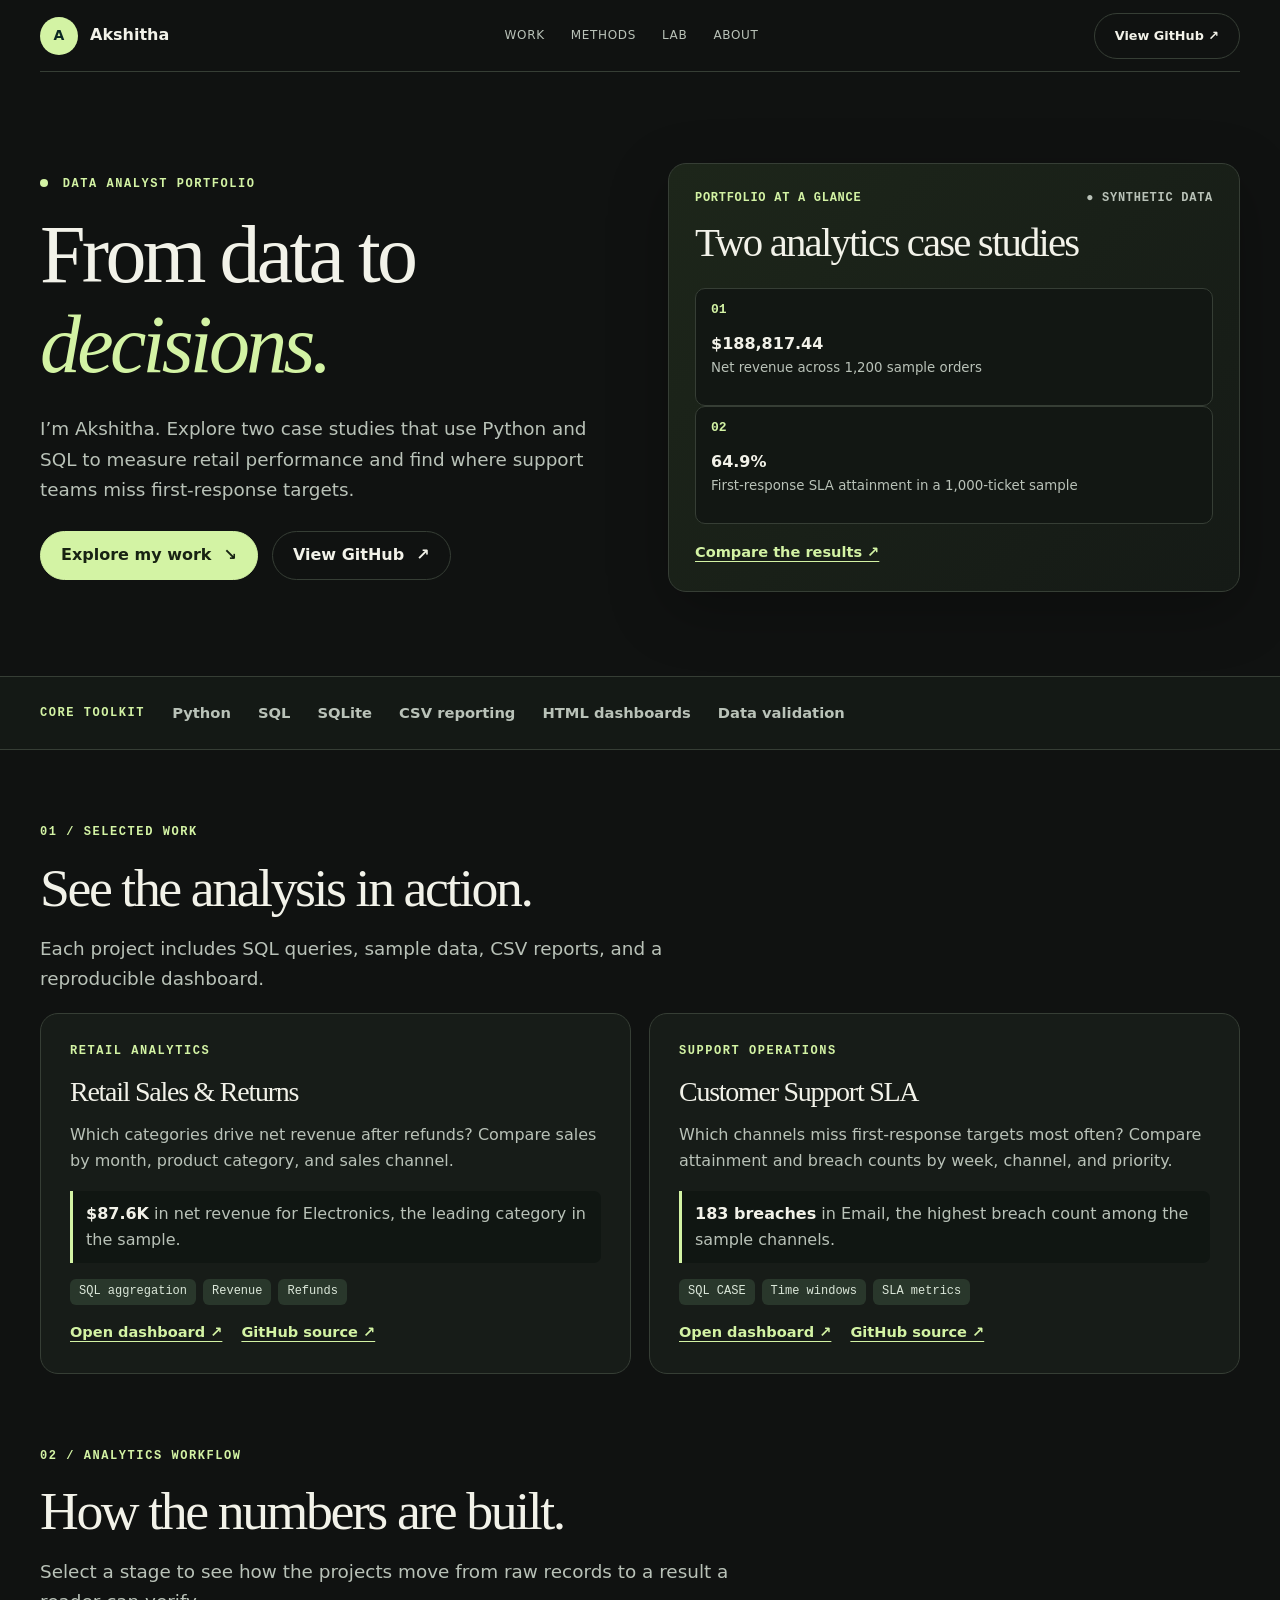
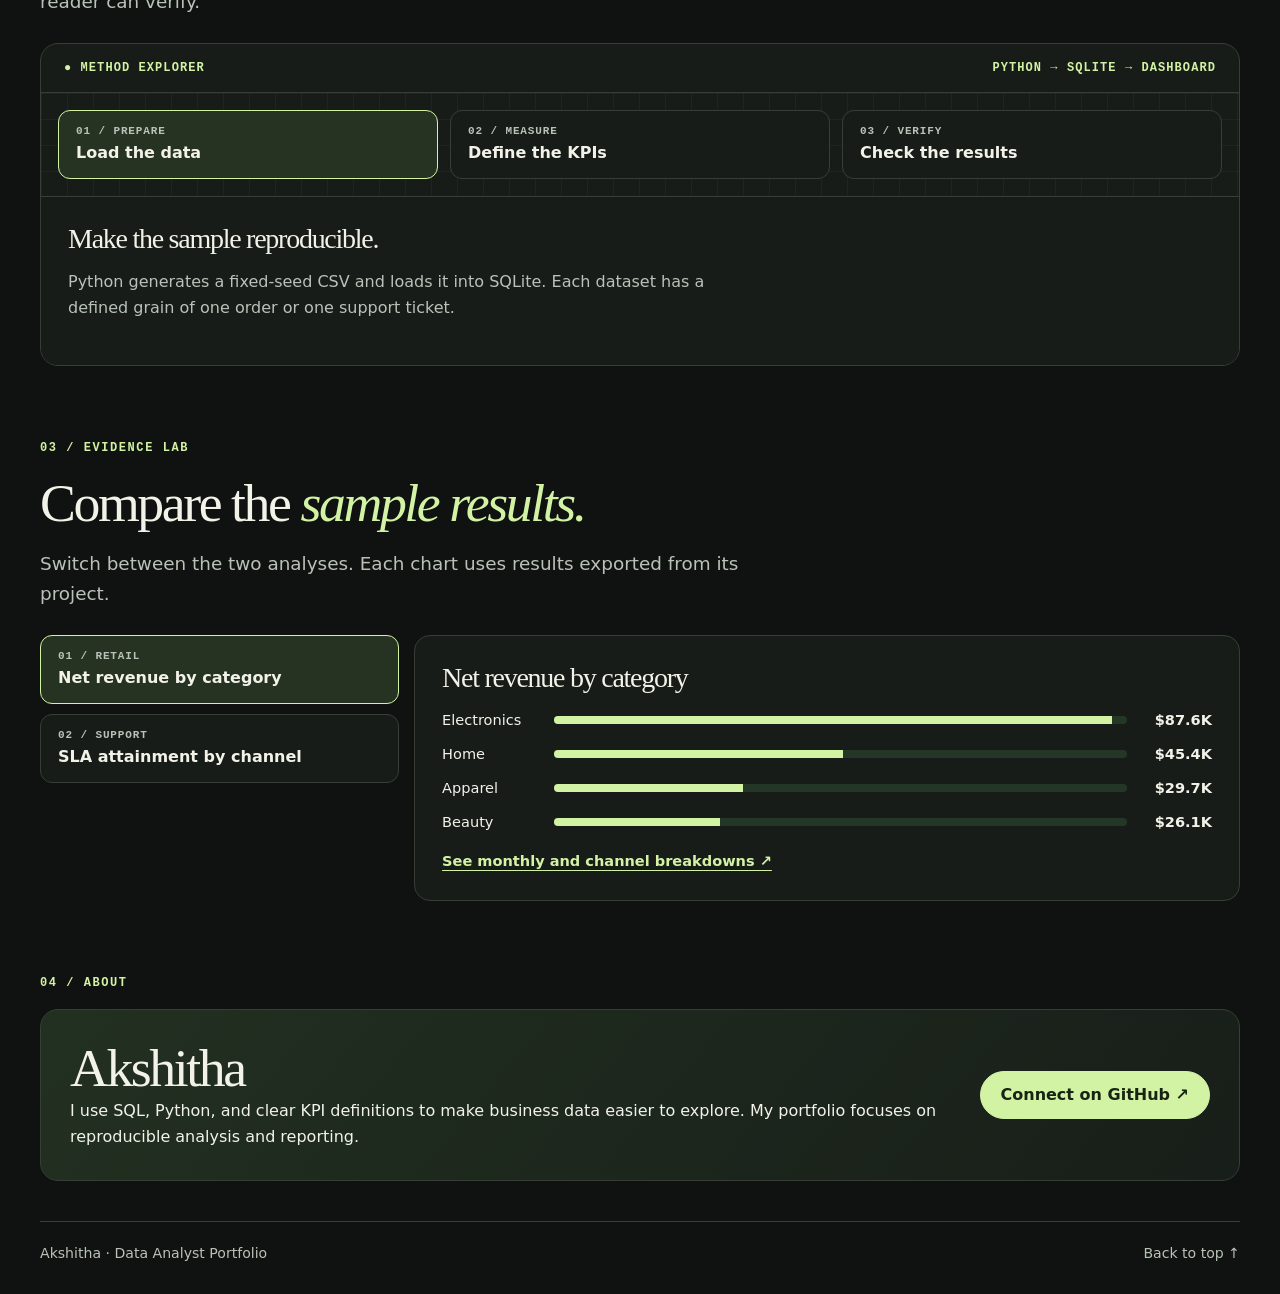
==== index.html @ bd7a68f0 "Publish Akshitha’s data analyst portfolio" ====
<!doctype html>
<html lang="en">
<head>
<meta charset="utf-8">
<meta name="viewport" content="width=device-width, initial-scale=1">
<meta name="description" content="Akshitha’s Data Analyst portfolio. Explore reproducible retail and support operations case studies using Python, SQL, and SQLite.">
<title>Akshitha | Data Analyst Portfolio</title>
<link rel="stylesheet" href="style.css">
<script src="portfolio.js" defer></script>
</head>
<body>
<a class="skip" href="#main">Skip to content</a>
<header class="top wrap">
  <a class="brand" href="#home"><span class="mark">A</span> Akshitha</a>
  <nav aria-label="Main navigation"><a href="#projects">Work</a><a href="#methods">Methods</a><a href="#lab">Lab</a><a href="#about">About</a></nav>
  <a class="button ask-link" href="https://github.com/akshithaprasadthak">View GitHub ↗</a>
</header>
<main id="main">
<section class="hero wrap" id="home">
  <div>
    <p class="eyebrow"><span></span> DATA ANALYST PORTFOLIO</p>
    <h1>From data to <em>decisions.</em></h1>
    <p class="lede">I’m Akshitha. Explore two case studies that use Python and SQL to measure retail performance and find where support teams miss first-response targets.</p>
    <div class="actions"><a class="button primary" href="#projects">Explore my work <span aria-hidden="true">↘</span></a><a class="button" href="https://github.com/akshithaprasadthak">View GitHub <span aria-hidden="true">↗</span></a></div>
  </div>
  <aside class="flow" aria-label="Portfolio at a glance">
    <div class="flow-head"><span>PORTFOLIO AT A GLANCE</span><span class="signal">● SYNTHETIC DATA</span></div>
    <h2>Two analytics case studies</h2>
    <a class="step" href="#retail"><span>01</span><div><strong>$188,817.44</strong><small>Net revenue across 1,200 sample orders</small></div></a>
    <a class="step" href="#support"><span>02</span><div><strong>64.9%</strong><small>First-response SLA attainment in a 1,000-ticket sample</small></div></a>
    <a class="feature-link" href="#lab">Compare the results ↗</a>
  </aside>
</section>
<div class="stack"><div class="wrap"><span>CORE TOOLKIT</span><b>Python</b><b>SQL</b><b>SQLite</b><b>CSV reporting</b><b>HTML dashboards</b><b>Data validation</b></div></div>
<section class="wrap section" id="projects">
  <p class="eyebrow">01 / SELECTED WORK</p><h2>See the analysis in action.</h2>
  <p class="sub">Each project includes SQL queries, sample data, CSV reports, and a reproducible dashboard.</p>
  <div class="projects-grid">
    <article class="project" id="retail">
      <p class="eyebrow">RETAIL ANALYTICS</p><h3>Retail Sales &amp; Returns</h3>
      <p>Which categories drive net revenue after refunds? Compare sales by month, product category, and sales channel.</p>
      <p class="proof"><strong>$87.6K</strong> in net revenue for Electronics, the leading category in the sample.</p>
      <div class="tags"><span>SQL aggregation</span><span>Revenue</span><span>Refunds</span></div>
      <div class="links"><a href="retail.html">Open dashboard ↗</a><a href="https://github.com/akshithaprasadthak/retail-sales-analytics">GitHub source ↗</a></div>
    </article>
    <article class="project" id="support">
      <p class="eyebrow">SUPPORT OPERATIONS</p><h3>Customer Support SLA</h3>
      <p>Which channels miss first-response targets most often? Compare attainment and breach counts by week, channel, and priority.</p>
      <p class="proof"><strong>183 breaches</strong> in Email, the highest breach count among the sample channels.</p>
      <div class="tags"><span>SQL CASE</span><span>Time windows</span><span>SLA metrics</span></div>
      <div class="links"><a href="support.html">Open dashboard ↗</a><a href="https://github.com/akshithaprasadthak/customer-support-sla-analytics">GitHub source ↗</a></div>
    </article>
  </div>
</section>
<section class="wrap section" id="methods">
  <p class="eyebrow">02 / ANALYTICS WORKFLOW</p><h2>How the numbers are built.</h2>
  <p class="sub">Select a stage to see how the projects move from raw records to a result a reader can verify.</p>
  <div class="explorer architecture" data-explorer>
    <div class="console-head"><span>● METHOD EXPLORER</span><span>PYTHON → SQLITE → DASHBOARD</span></div>
    <div class="explorer-controls" role="group" aria-label="Analysis stages">
      <button type="button" aria-pressed="true" aria-controls="prepare" data-panel="prepare"><small>01 / PREPARE</small>Load the data</button>
      <button type="button" aria-pressed="false" aria-controls="measure" data-panel="measure"><small>02 / MEASURE</small>Define the KPIs</button>
      <button type="button" aria-pressed="false" aria-controls="verify" data-panel="verify"><small>03 / VERIFY</small>Check the results</button>
    </div>
    <div class="explorer-output" aria-live="polite">
      <div id="prepare"><h3>Make the sample reproducible.</h3><p>Python generates a fixed-seed CSV and loads it into SQLite. Each dataset has a defined grain of one order or one support ticket.</p></div>
      <div id="measure" hidden><h3>Write down the calculation.</h3><p>Net revenue subtracts refunds from gross sales. First-response SLA attainment divides met tickets by met plus breached tickets. Pending tickets stay outside that denominator.</p></div>
      <div id="verify" hidden><h3>Reconcile totals before reporting.</h3><p>Retail totals reconcile across months, categories, and channels. The support project reconciles ticket and breach counts and checks tickets at the response deadline.</p></div>
    </div>
  </div>
</section>
<section class="wrap section" id="lab">
  <p class="eyebrow">03 / EVIDENCE LAB</p><h2>Compare the <em>sample results.</em></h2>
  <p class="sub">Switch between the two analyses. Each chart uses results exported from its project.</p>
  <div class="explorer" data-explorer>
    <div class="explorer-controls" role="group" aria-label="Compare project results">
      <button type="button" aria-pressed="true" aria-controls="retail-results" data-panel="retail-results"><small>01 / RETAIL</small>Net revenue by category</button>
      <button type="button" aria-pressed="false" aria-controls="support-results" data-panel="support-results"><small>02 / SUPPORT</small>SLA attainment by channel</button>
    </div>
    <div class="explorer-output" aria-live="polite">
      <div id="retail-results"><h3>Net revenue by category</h3>
        <div class="metric-bar"><span>Electronics</span><meter min="0" max="90000" value="87594.45" aria-label="Electronics net revenue"></meter><b>$87.6K</b></div>
        <div class="metric-bar"><span>Home</span><meter min="0" max="90000" value="45409.86" aria-label="Home net revenue"></meter><b>$45.4K</b></div>
        <div class="metric-bar"><span>Apparel</span><meter min="0" max="90000" value="29712.18" aria-label="Apparel net revenue"></meter><b>$29.7K</b></div>
        <div class="metric-bar"><span>Beauty</span><meter min="0" max="90000" value="26100.95" aria-label="Beauty net revenue"></meter><b>$26.1K</b></div>
        <div class="links"><a href="retail.html">See monthly and channel breakdowns ↗</a></div>
      </div>
      <div id="support-results" hidden><h3>First-response SLA attainment</h3>
        <div class="metric-bar"><span>Email</span><meter min="0" max="100" value="44" aria-label="Email SLA attainment"></meter><b>44.0%</b></div>
        <div class="metric-bar"><span>Web</span><meter min="0" max="100" value="63.5" aria-label="Web SLA attainment"></meter><b>63.5%</b></div>
        <div class="metric-bar"><span>Chat</span><meter min="0" max="100" value="87.5" aria-label="Chat SLA attainment"></meter><b>87.5%</b></div>
        <div class="links"><a href="support.html">See weekly and priority breakdowns ↗</a></div>
      </div>
    </div>
  </div>
</section>
<section class="wrap section" id="about">
  <p class="eyebrow">04 / ABOUT</p>
  <div class="contact"><div><h2>Akshitha</h2><p>I use SQL, Python, and clear KPI definitions to make business data easier to explore. My portfolio focuses on reproducible analysis and reporting.</p></div><a class="button primary" href="https://github.com/akshithaprasadthak">Connect on GitHub ↗</a></div>
</section>
</main>
<footer class="wrap"><span>Akshitha · Data Analyst Portfolio</span><a href="#home">Back to top ↑</a></footer>
</body>
</html>
---- style.css ----
:root{color-scheme:dark;--bg:#0b121d;--panel:#111e2e;--text:#f0f6fc;--muted:#b3c3d4;--line:#2b3d52;--accent:#8ce8cf;--width:1150px}*{box-sizing:border-box}html{scroll-behavior:smooth}body{margin:0;background:var(--bg);color:var(--text);font:16px/1.65 system-ui,-apple-system,"Segoe UI",sans-serif}a{color:var(--accent);text-underline-offset:.25em}a:focus-visible{outline:3px solid #ffcd86;outline-offset:5px}.wrap{width:min(var(--width),calc(100% - 56px));margin-inline:auto}.skip{position:absolute;left:16px;top:-100px;z-index:2;background:var(--bg);padding:8px}.skip:focus{top:10px}.top{display:flex;justify-content:space-between;align-items:center;min-height:84px;border-bottom:1px solid var(--line);gap:20px}.brand{display:flex;gap:12px;align-items:center;font-weight:750;text-decoration:none;color:var(--text)}.mark{display:grid;place-items:center;width:38px;height:38px;border-radius:9px;background:var(--accent);color:#0b2924;font-size:14px}.top nav,.actions,.links,.tags{display:flex;flex-wrap:wrap;align-items:center;gap:14px}.top nav{gap:26px}.top nav a,footer a{color:var(--muted);text-decoration:none}.top nav a:hover,footer a:hover{color:var(--accent)}.hero{display:grid;grid-template-columns:1.35fr .8fr;gap:70px;align-items:center;padding:91px 0 84px}.eyebrow,.flow-head,.stack span{font:700 12px/1.35 ui-monospace,Consolas,monospace;letter-spacing:.13em;color:var(--accent);margin:0 0 18px}.eyebrow span{display:inline-block;width:8px;height:8px;background:var(--accent);border-radius:50%;margin-right:6px}h1,h2,h3,p{margin-top:0}h1,h2,h3{line-height:1.1;letter-spacing:-.035em}h1{font-size:clamp(3rem,6.3vw,5.55rem);margin-bottom:24px}h1 em{font-style:normal;color:var(--accent)}h2{font-size:clamp(2.15rem,4.2vw,3.75rem);margin-bottom:16px}h3{font-size:1.75rem;margin-bottom:14px}.lede,.sub{color:var(--muted);font-size:1.15rem;max-width:62ch}.actions{margin-top:26px}.button{display:inline-flex;gap:12px;align-items:center;min-height:46px;padding:10px 17px;border:1px solid var(--line);border-radius:9px;color:var(--text);font-weight:700;text-decoration:none}.button:hover{border-color:var(--accent)}.primary{background:var(--accent);border-color:var(--accent);color:#092920}.flow{background:linear-gradient(145deg,#162b3e,#0e1928);border:1px solid var(--line);border-radius:18px;padding:24px;box-shadow:0 18px 60px #0004}.flow-head{display:flex;justify-content:space-between;gap:8px;border-bottom:1px solid var(--line);padding-bottom:16px;letter-spacing:.06em}.signal{color:var(--muted)}.step{display:flex;align-items:center;gap:14px;background:#0c1826;border:1px solid var(--line);border-radius:10px;padding:13px 15px;margin-top:11px}.step>span{font:700 13px ui-monospace,Consolas,monospace;color:var(--accent);border:1px solid var(--line);padding:8px;border-radius:6px}.step small{display:block;color:var(--muted)}.stack{background:#101d2c;border-block:1px solid var(--line)}.stack .wrap{min-height:72px;display:flex;gap:14px 27px;align-items:center;flex-wrap:wrap;padding-block:14px}.stack span{margin:0}.stack b{font-size:.92rem;color:var(--muted)}.section{padding-top:74px;scroll-margin-top:16px}.featured,.project,.contact{background:var(--panel);border:1px solid var(--line);border-radius:18px}.featured{display:grid;grid-template-columns:1fr 1.18fr;align-items:center;margin-top:28px;overflow:hidden}.project-copy,.project,.contact{padding:29px}.featured img{width:100%;height:auto;display:block;padding:14px 14px 14px 0;border-radius:24px}.projects-grid{display:grid;grid-template-columns:1fr 1fr;gap:18px;margin-top:18px}.project p,.project-copy p{color:var(--muted)}.project .eyebrow,.project-copy .eyebrow{color:var(--accent)}.proof{background:#0c1927;border-left:3px solid var(--accent);padding:10px 13px;border-radius:0 7px 7px 0}.proof strong{color:var(--text)}.tags{gap:7px}.tags span{padding:3px 9px;background:#1d3044;color:#c8daea;border-radius:6px;font:12px/1.6 ui-monospace,Consolas,monospace}.links{margin-top:15px;gap:8px 19px;font-size:.91rem;font-weight:700}.experience{display:grid;grid-template-columns:.8fr 1.2fr;gap:55px}.timeline{list-style:none;margin:0;padding:0;border-top:1px solid var(--line)}.timeline li{padding:15px 0;border-bottom:1px solid var(--line)}.timeline li div{display:flex;justify-content:space-between;align-items:baseline;gap:10px}.timeline h3{font-size:1.15rem;margin:0;letter-spacing:0}.timeline span,.timeline p{color:var(--muted);margin:0}.timeline span{font-size:.84rem;white-space:nowrap}.timeline p{margin-top:4px}.contact{display:flex;align-items:center;justify-content:space-between;gap:16px;background:linear-gradient(130deg,#112d36,#111e2e)}.contact h2,.contact p,.contact .actions{margin-bottom:0}.contact .eyebrow{margin-bottom:12px}.contact .actions{margin-top:0}footer{display:flex;justify-content:space-between;gap:12px;margin-top:40px;padding:20px 0 28px;border-top:1px solid var(--line);font-size:.88rem;color:var(--muted)}@media(max-width:850px){.hero{gap:28px;padding:60px 0;grid-template-columns:1fr 1fr}.featured,.experience{grid-template-columns:1fr;gap:16px}.featured img{padding:0 20px 20px}.contact{align-items:flex-start;flex-direction:column}}@media(max-width:620px){.wrap{width:calc(100% - 32px)}.top{align-items:flex-start;flex-direction:column;gap:10px;padding:14px 0}.top nav{gap:17px}.hero,.projects-grid{grid-template-columns:1fr}.hero{padding:47px 0 36px}.section{padding-top:50px}.project,.project-copy,.contact{padding:21px}h1{font-size:clamp(2.5rem,10vw,3.6rem)}footer{flex-wrap:wrap}}@media(prefers-reduced-motion:reduce){html{scroll-behavior:auto}}
:root{--bg:#101211;--panel:#171c18;--text:#f2f2e9;--muted:#b9c2b8;--line:#363e35;--accent:#d3f3a4;--width:1200px}
h1,h2,h3{font-family:Georgia,"Times New Roman",serif;font-weight:500;letter-spacing:-.045em}
h1 em{font-style:italic}.hero{grid-template-columns:1fr 1fr;gap:56px;min-height:570px}.hero h1{font-size:clamp(3.25rem,6.4vw,6rem)}.top{min-height:72px}.mark{border-radius:50%}.button{border-radius:999px;padding-inline:20px}.primary{color:#182313}.flow{background:linear-gradient(135deg,#1d261a,#151a16);padding:26px}.flow h2{font-size:clamp(1.6rem,3.2vw,2.55rem);margin:0 0 22px}.flow-head{border:0;padding:0;margin-bottom:15px}.hero-tiles{display:grid;grid-template-columns:1fr 1fr;gap:10px}.step{align-items:flex-start;flex-direction:column;margin:0;background:#121713;text-decoration:none;color:var(--text);min-height:118px}.step:hover{border-color:var(--accent)}.step>span{padding:0;border:0}.feature-link{display:inline-block;margin-top:18px;font-weight:700;font-size:.91rem}.stack{background:#141915}.proof{background:#101612}.tags span{background:#29372b;color:#dbe7d9}.contact{background:linear-gradient(130deg,#223021,#181e19)}.explorer{display:grid;grid-template-columns:minmax(200px,1fr) minmax(0,2.3fr);gap:15px;margin-top:25px}.explorer-controls{display:grid;align-content:start;gap:10px}.explorer-controls button{background:#171c18;color:var(--text);border:1px solid var(--line);border-radius:12px;cursor:pointer;text-align:left;padding:14px 17px;font:700 1rem/1.4 system-ui}.explorer-controls button small{display:block;color:var(--muted);font:700 11px ui-monospace,monospace;letter-spacing:.08em;margin-bottom:5px}.explorer-controls button:hover,.explorer-controls button[aria-pressed=true]{border-color:var(--accent);background:#273322}.explorer-controls button:focus-visible{outline:3px solid #ffcd86;outline-offset:3px}.explorer-output{background:var(--panel);border:1px solid var(--line);border-radius:16px;padding:27px;min-height:205px}.explorer-output p:not(.eyebrow){color:var(--muted);max-width:68ch}.explorer-output .feature-link{margin-top:2px}code{color:var(--accent)}@media(max-width:850px){.hero{gap:26px;min-height:0}.top nav{gap:14px}}@media(max-width:620px){.hero,.explorer{grid-template-columns:1fr}.hero h1{font-size:clamp(2.65rem,11vw,4rem)}.flow,.explorer-output{padding:19px}.top nav a{font-size:.9rem}}
.top{position:sticky;top:0;z-index:2;background:var(--bg);box-shadow:0 0 0 100vmax var(--bg);clip-path:inset(0 -100vmax -5px);gap:20px}.top nav a{text-transform:uppercase;font-size:.75rem;letter-spacing:.055em}.section{scroll-margin-top:86px}.section h2 em{color:var(--accent);font-weight:400}.ask-link{white-space:nowrap;font-size:.8rem}.architecture,.career{display:block;border:1px solid var(--line);background:var(--panel);border-radius:18px;overflow:hidden}.console-head,.console-input{display:flex;flex-wrap:wrap;gap:12px 24px;padding:15px 23px;border-bottom:1px solid var(--line)}.console-head{justify-content:space-between;color:var(--accent);font:700 12px/1.5 ui-monospace,monospace;letter-spacing:.09em}.console-input span{color:var(--muted);font-size:.75rem;align-self:center}.architecture .explorer-controls,.career .explorer-controls,.about-grid{grid-template-columns:repeat(3,minmax(0,1fr));padding:17px;display:grid;gap:12px}.architecture .explorer-controls{background-image:linear-gradient(#ffffff09 1px,transparent 1px),linear-gradient(90deg,#ffffff09 1px,transparent 1px);background-size:26px 26px}.career .explorer-controls{grid-template-columns:repeat(4,minmax(0,1fr))}.career button strong,.career button span{display:block}.career button strong{font:500 clamp(1.25rem,2.4vw,2rem) Georgia,serif;padding:9px 0}.career button span{font-size:.84rem;color:var(--muted)}.architecture .explorer-output,.career .explorer-output{border-radius:0;border:0;border-top:1px solid var(--line);min-height:0}.trace{border-top:1px solid var(--line);padding-top:18px;margin-bottom:18px}.trace-steps{display:grid;grid-template-columns:repeat(5,minmax(0,1fr));gap:7px;list-style:none;padding:0}.trace-steps li{background:#101510;border:1px solid var(--line);border-radius:8px;padding:9px 7px;font-size:.83rem;text-align:center;color:var(--muted)}.trace-steps [data-state=active],.trace-steps [data-state=done]{border-color:var(--accent);color:var(--accent)}.trace-steps [data-state=blocked]{border-color:#ffcd86;color:#ffcd86}.trace button{background:transparent;cursor:pointer}.trace button:disabled{opacity:.55;cursor:default}.trace .actions{margin-top:8px}.about-grid{padding:0}.about-grid p{margin-bottom:0}@media(max-width:850px){.ask-link{display:none}.career .explorer-controls{grid-template-columns:repeat(2,minmax(0,1fr))}}@media(max-width:620px){.top{position:relative;clip-path:none;box-shadow:none}.section{scroll-margin-top:14px}.architecture .explorer-controls,.about-grid{grid-template-columns:1fr}.trace-steps{grid-template-columns:repeat(3,minmax(0,1fr))}}
.career .explorer-controls{grid-template-columns:repeat(3,minmax(0,1fr))}@media(max-width:740px){.career .explorer-controls{grid-template-columns:1fr}}
.metric-bar{display:grid;grid-template-columns:6.4rem minmax(30px,1fr) 4.7rem;gap:10px;align-items:center;margin:10px 0;font-size:.91rem}.metric-bar meter{width:100%;height:1rem;accent-color:var(--accent)}.metric-bar meter::-webkit-meter-bar{background:#243726;border:0}.metric-bar meter::-webkit-meter-optimum-value{background:var(--accent)}.metric-bar b{text-align:right}#retail,#support{scroll-margin-top:95px}.feature-link{display:inline-block;margin-top:16px}.skip{z-index:4}.hero h1{max-width:10ch}.contact .button{flex-shrink:0}@media(max-width:420px){.metric-bar{grid-template-columns:5.1rem minmax(20px,1fr) 3.7rem;gap:6px;font-size:.79rem}}@media(prefers-reduced-motion:reduce){html{scroll-behavior:auto}}
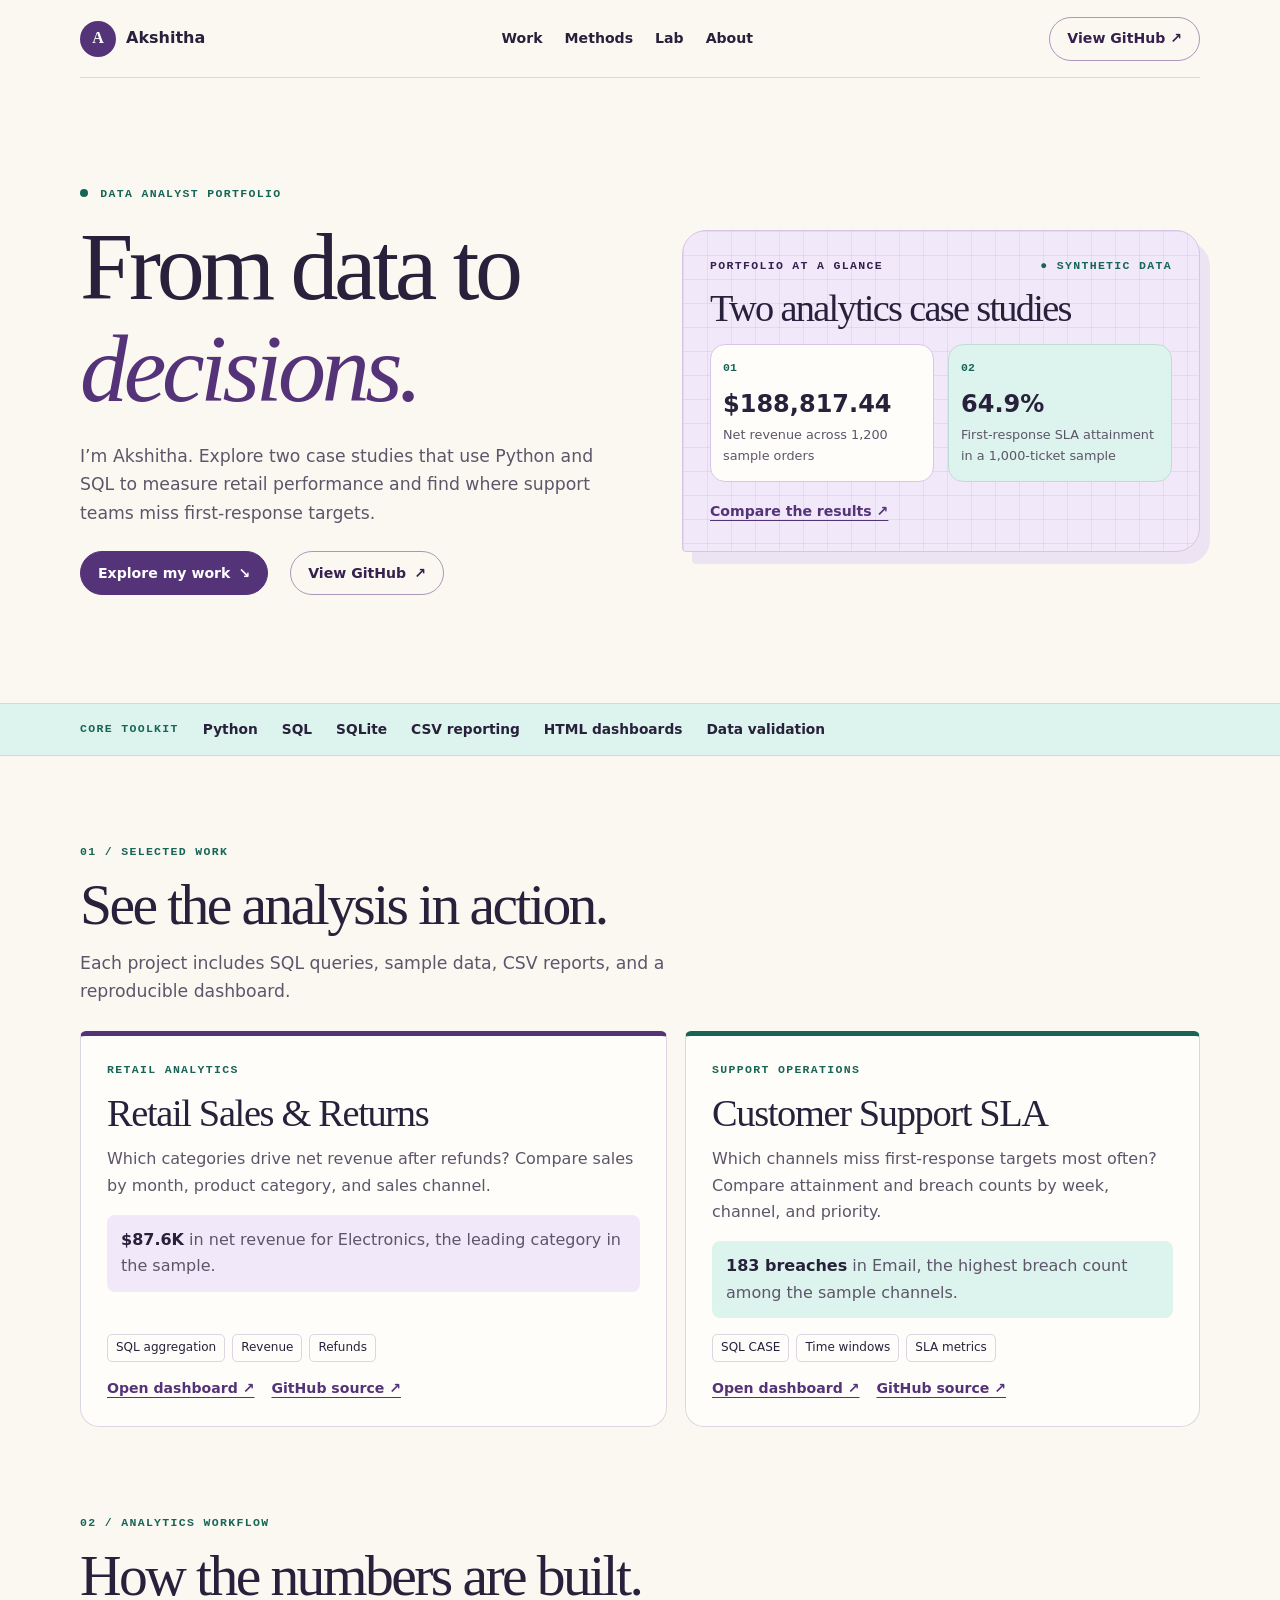
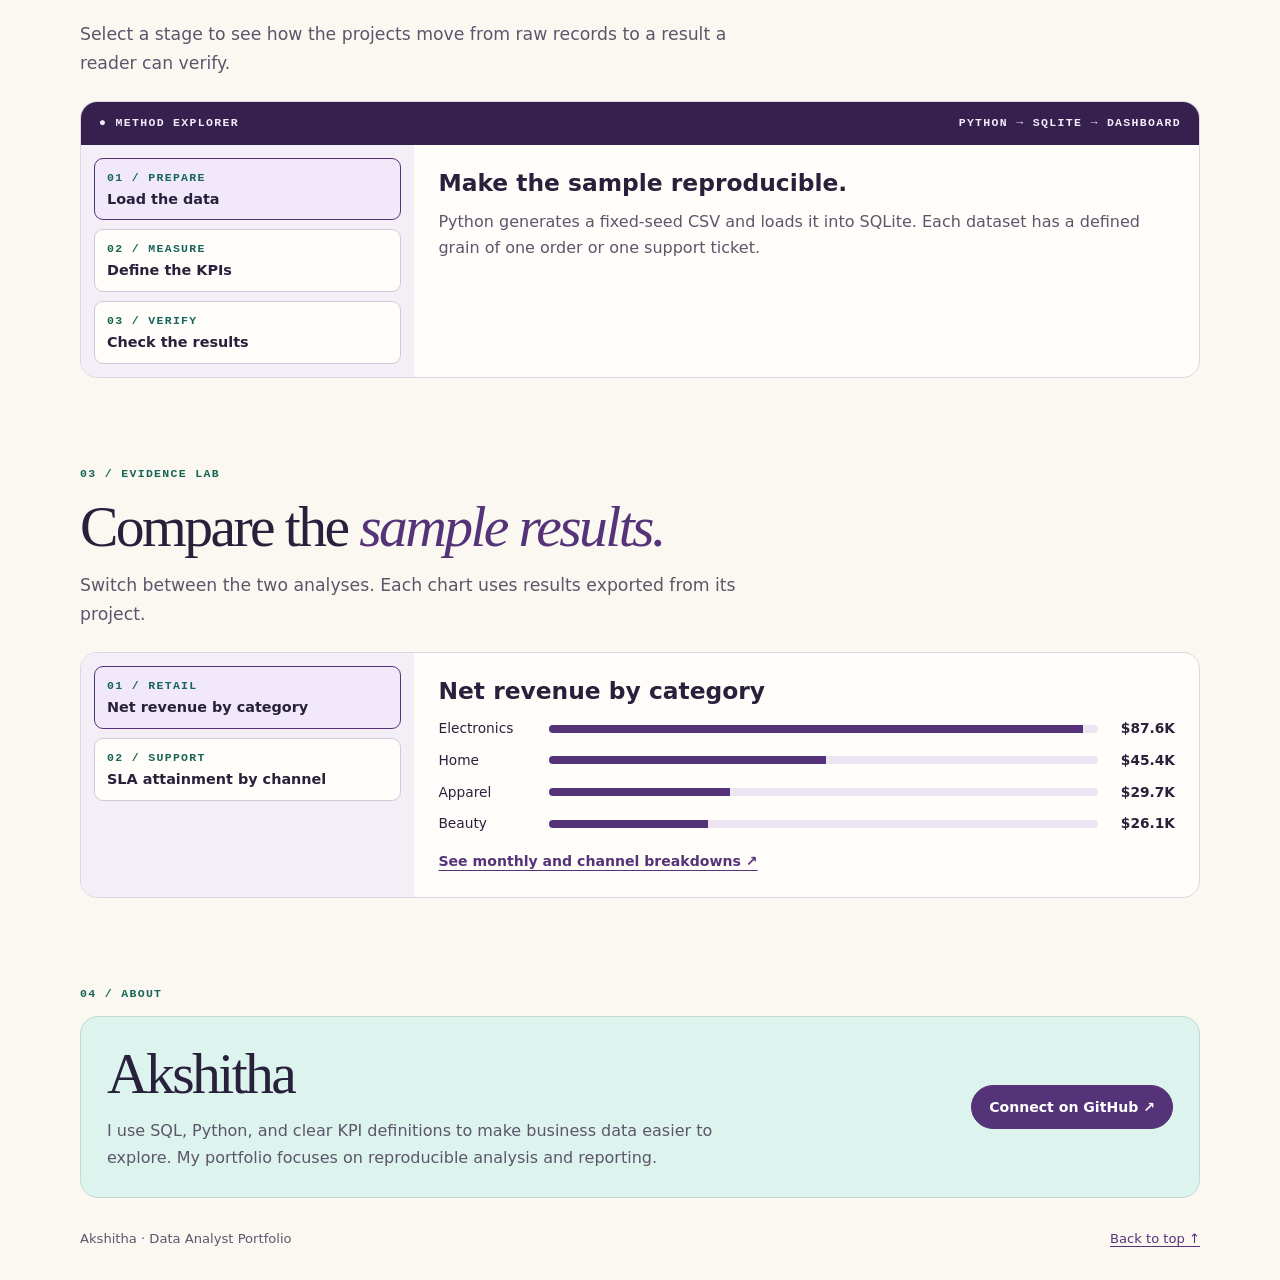
==== commit 169de6eb: "Refresh browser cache for the new portfolio theme" ====
--- a/index.html
+++ b/index.html
@@ -1,104 +1,104 @@
-<!doctype html>
-<html lang="en">
-<head>
-<meta charset="utf-8">
-<meta name="viewport" content="width=device-width, initial-scale=1">
-<meta name="description" content="Akshitha’s Data Analyst portfolio. Explore reproducible retail and support operations case studies using Python, SQL, and SQLite.">
-<title>Akshitha | Data Analyst Portfolio</title>
-<link rel="stylesheet" href="style.css">
-<script src="portfolio.js" defer></script>
-</head>
-<body>
-<a class="skip" href="#main">Skip to content</a>
-<header class="top wrap">
-  <a class="brand" href="#home"><span class="mark">A</span> Akshitha</a>
-  <nav aria-label="Main navigation"><a href="#projects">Work</a><a href="#methods">Methods</a><a href="#lab">Lab</a><a href="#about">About</a></nav>
-  <a class="button ask-link" href="https://github.com/akshithaprasadthak">View GitHub ↗</a>
-</header>
-<main id="main">
-<section class="hero wrap" id="home">
-  <div>
-    <p class="eyebrow"><span></span> DATA ANALYST PORTFOLIO</p>
-    <h1>From data to <em>decisions.</em></h1>
-    <p class="lede">I’m Akshitha. Explore two case studies that use Python and SQL to measure retail performance and find where support teams miss first-response targets.</p>
-    <div class="actions"><a class="button primary" href="#projects">Explore my work <span aria-hidden="true">↘</span></a><a class="button" href="https://github.com/akshithaprasadthak">View GitHub <span aria-hidden="true">↗</span></a></div>
-  </div>
-  <aside class="flow" aria-label="Portfolio at a glance">
-    <div class="flow-head"><span>PORTFOLIO AT A GLANCE</span><span class="signal">● SYNTHETIC DATA</span></div>
-    <h2>Two analytics case studies</h2>
-    <a class="step" href="#retail"><span>01</span><div><strong>$188,817.44</strong><small>Net revenue across 1,200 sample orders</small></div></a>
-    <a class="step" href="#support"><span>02</span><div><strong>64.9%</strong><small>First-response SLA attainment in a 1,000-ticket sample</small></div></a>
-    <a class="feature-link" href="#lab">Compare the results ↗</a>
-  </aside>
-</section>
-<div class="stack"><div class="wrap"><span>CORE TOOLKIT</span><b>Python</b><b>SQL</b><b>SQLite</b><b>CSV reporting</b><b>HTML dashboards</b><b>Data validation</b></div></div>
-<section class="wrap section" id="projects">
-  <p class="eyebrow">01 / SELECTED WORK</p><h2>See the analysis in action.</h2>
-  <p class="sub">Each project includes SQL queries, sample data, CSV reports, and a reproducible dashboard.</p>
-  <div class="projects-grid">
-    <article class="project" id="retail">
-      <p class="eyebrow">RETAIL ANALYTICS</p><h3>Retail Sales &amp; Returns</h3>
-      <p>Which categories drive net revenue after refunds? Compare sales by month, product category, and sales channel.</p>
-      <p class="proof"><strong>$87.6K</strong> in net revenue for Electronics, the leading category in the sample.</p>
-      <div class="tags"><span>SQL aggregation</span><span>Revenue</span><span>Refunds</span></div>
-      <div class="links"><a href="retail.html">Open dashboard ↗</a><a href="https://github.com/akshithaprasadthak/retail-sales-analytics">GitHub source ↗</a></div>
-    </article>
-    <article class="project" id="support">
-      <p class="eyebrow">SUPPORT OPERATIONS</p><h3>Customer Support SLA</h3>
-      <p>Which channels miss first-response targets most often? Compare attainment and breach counts by week, channel, and priority.</p>
-      <p class="proof"><strong>183 breaches</strong> in Email, the highest breach count among the sample channels.</p>
-      <div class="tags"><span>SQL CASE</span><span>Time windows</span><span>SLA metrics</span></div>
-      <div class="links"><a href="support.html">Open dashboard ↗</a><a href="https://github.com/akshithaprasadthak/customer-support-sla-analytics">GitHub source ↗</a></div>
-    </article>
-  </div>
-</section>
-<section class="wrap section" id="methods">
-  <p class="eyebrow">02 / ANALYTICS WORKFLOW</p><h2>How the numbers are built.</h2>
-  <p class="sub">Select a stage to see how the projects move from raw records to a result a reader can verify.</p>
-  <div class="explorer architecture" data-explorer>
-    <div class="console-head"><span>● METHOD EXPLORER</span><span>PYTHON → SQLITE → DASHBOARD</span></div>
-    <div class="explorer-controls" role="group" aria-label="Analysis stages">
-      <button type="button" aria-pressed="true" aria-controls="prepare" data-panel="prepare"><small>01 / PREPARE</small>Load the data</button>
-      <button type="button" aria-pressed="false" aria-controls="measure" data-panel="measure"><small>02 / MEASURE</small>Define the KPIs</button>
-      <button type="button" aria-pressed="false" aria-controls="verify" data-panel="verify"><small>03 / VERIFY</small>Check the results</button>
-    </div>
-    <div class="explorer-output" aria-live="polite">
-      <div id="prepare"><h3>Make the sample reproducible.</h3><p>Python generates a fixed-seed CSV and loads it into SQLite. Each dataset has a defined grain of one order or one support ticket.</p></div>
-      <div id="measure" hidden><h3>Write down the calculation.</h3><p>Net revenue subtracts refunds from gross sales. First-response SLA attainment divides met tickets by met plus breached tickets. Pending tickets stay outside that denominator.</p></div>
-      <div id="verify" hidden><h3>Reconcile totals before reporting.</h3><p>Retail totals reconcile across months, categories, and channels. The support project reconciles ticket and breach counts and checks tickets at the response deadline.</p></div>
-    </div>
-  </div>
-</section>
-<section class="wrap section" id="lab">
-  <p class="eyebrow">03 / EVIDENCE LAB</p><h2>Compare the <em>sample results.</em></h2>
-  <p class="sub">Switch between the two analyses. Each chart uses results exported from its project.</p>
-  <div class="explorer" data-explorer>
-    <div class="explorer-controls" role="group" aria-label="Compare project results">
-      <button type="button" aria-pressed="true" aria-controls="retail-results" data-panel="retail-results"><small>01 / RETAIL</small>Net revenue by category</button>
-      <button type="button" aria-pressed="false" aria-controls="support-results" data-panel="support-results"><small>02 / SUPPORT</small>SLA attainment by channel</button>
-    </div>
-    <div class="explorer-output" aria-live="polite">
-      <div id="retail-results"><h3>Net revenue by category</h3>
-        <div class="metric-bar"><span>Electronics</span><meter min="0" max="90000" value="87594.45" aria-label="Electronics net revenue"></meter><b>$87.6K</b></div>
-        <div class="metric-bar"><span>Home</span><meter min="0" max="90000" value="45409.86" aria-label="Home net revenue"></meter><b>$45.4K</b></div>
-        <div class="metric-bar"><span>Apparel</span><meter min="0" max="90000" value="29712.18" aria-label="Apparel net revenue"></meter><b>$29.7K</b></div>
-        <div class="metric-bar"><span>Beauty</span><meter min="0" max="90000" value="26100.95" aria-label="Beauty net revenue"></meter><b>$26.1K</b></div>
-        <div class="links"><a href="retail.html">See monthly and channel breakdowns ↗</a></div>
-      </div>
-      <div id="support-results" hidden><h3>First-response SLA attainment</h3>
-        <div class="metric-bar"><span>Email</span><meter min="0" max="100" value="44" aria-label="Email SLA attainment"></meter><b>44.0%</b></div>
-        <div class="metric-bar"><span>Web</span><meter min="0" max="100" value="63.5" aria-label="Web SLA attainment"></meter><b>63.5%</b></div>
-        <div class="metric-bar"><span>Chat</span><meter min="0" max="100" value="87.5" aria-label="Chat SLA attainment"></meter><b>87.5%</b></div>
-        <div class="links"><a href="support.html">See weekly and priority breakdowns ↗</a></div>
-      </div>
-    </div>
-  </div>
-</section>
-<section class="wrap section" id="about">
-  <p class="eyebrow">04 / ABOUT</p>
-  <div class="contact"><div><h2>Akshitha</h2><p>I use SQL, Python, and clear KPI definitions to make business data easier to explore. My portfolio focuses on reproducible analysis and reporting.</p></div><a class="button primary" href="https://github.com/akshithaprasadthak">Connect on GitHub ↗</a></div>
-</section>
-</main>
-<footer class="wrap"><span>Akshitha · Data Analyst Portfolio</span><a href="#home">Back to top ↑</a></footer>
-</body>
+<!doctype html>
+<html lang="en">
+<head>
+<meta charset="utf-8">
+<meta name="viewport" content="width=device-width, initial-scale=1">
+<meta name="description" content="Akshitha’s Data Analyst portfolio. Explore reproducible retail and support operations case studies using Python, SQL, and SQLite.">
+<title>Akshitha | Data Analyst Portfolio</title>
+<link rel="stylesheet" href="style.css?v=plum-1">
+<script src="portfolio.js" defer></script>
+</head>
+<body>
+<a class="skip" href="#main">Skip to content</a>
+<header class="top wrap">
+  <a class="brand" href="#home"><span class="mark">A</span> Akshitha</a>
+  <nav aria-label="Main navigation"><a href="#projects">Work</a><a href="#methods">Methods</a><a href="#lab">Lab</a><a href="#about">About</a></nav>
+  <a class="button ask-link" href="https://github.com/akshithaprasadthak">View GitHub ↗</a>
+</header>
+<main id="main">
+<section class="hero wrap" id="home">
+  <div>
+    <p class="eyebrow"><span></span> DATA ANALYST PORTFOLIO</p>
+    <h1>From data to <em>decisions.</em></h1>
+    <p class="lede">I’m Akshitha. Explore two case studies that use Python and SQL to measure retail performance and find where support teams miss first-response targets.</p>
+    <div class="actions"><a class="button primary" href="#projects">Explore my work <span aria-hidden="true">↘</span></a><a class="button" href="https://github.com/akshithaprasadthak">View GitHub <span aria-hidden="true">↗</span></a></div>
+  </div>
+  <aside class="flow" aria-label="Portfolio at a glance">
+    <div class="flow-head"><span>PORTFOLIO AT A GLANCE</span><span class="signal">● SYNTHETIC DATA</span></div>
+    <h2>Two analytics case studies</h2>
+    <a class="step" href="#retail"><span>01</span><div><strong>$188,817.44</strong><small>Net revenue across 1,200 sample orders</small></div></a>
+    <a class="step" href="#support"><span>02</span><div><strong>64.9%</strong><small>First-response SLA attainment in a 1,000-ticket sample</small></div></a>
+    <a class="feature-link" href="#lab">Compare the results ↗</a>
+  </aside>
+</section>
+<div class="stack"><div class="wrap"><span>CORE TOOLKIT</span><b>Python</b><b>SQL</b><b>SQLite</b><b>CSV reporting</b><b>HTML dashboards</b><b>Data validation</b></div></div>
+<section class="wrap section" id="projects">
+  <p class="eyebrow">01 / SELECTED WORK</p><h2>See the analysis in action.</h2>
+  <p class="sub">Each project includes SQL queries, sample data, CSV reports, and a reproducible dashboard.</p>
+  <div class="projects-grid">
+    <article class="project" id="retail">
+      <p class="eyebrow">RETAIL ANALYTICS</p><h3>Retail Sales &amp; Returns</h3>
+      <p>Which categories drive net revenue after refunds? Compare sales by month, product category, and sales channel.</p>
+      <p class="proof"><strong>$87.6K</strong> in net revenue for Electronics, the leading category in the sample.</p>
+      <div class="tags"><span>SQL aggregation</span><span>Revenue</span><span>Refunds</span></div>
+      <div class="links"><a href="retail.html">Open dashboard ↗</a><a href="https://github.com/akshithaprasadthak/retail-sales-analytics">GitHub source ↗</a></div>
+    </article>
+    <article class="project" id="support">
+      <p class="eyebrow">SUPPORT OPERATIONS</p><h3>Customer Support SLA</h3>
+      <p>Which channels miss first-response targets most often? Compare attainment and breach counts by week, channel, and priority.</p>
+      <p class="proof"><strong>183 breaches</strong> in Email, the highest breach count among the sample channels.</p>
+      <div class="tags"><span>SQL CASE</span><span>Time windows</span><span>SLA metrics</span></div>
+      <div class="links"><a href="support.html">Open dashboard ↗</a><a href="https://github.com/akshithaprasadthak/customer-support-sla-analytics">GitHub source ↗</a></div>
+    </article>
+  </div>
+</section>
+<section class="wrap section" id="methods">
+  <p class="eyebrow">02 / ANALYTICS WORKFLOW</p><h2>How the numbers are built.</h2>
+  <p class="sub">Select a stage to see how the projects move from raw records to a result a reader can verify.</p>
+  <div class="explorer architecture" data-explorer>
+    <div class="console-head"><span>● METHOD EXPLORER</span><span>PYTHON → SQLITE → DASHBOARD</span></div>
+    <div class="explorer-controls" role="group" aria-label="Analysis stages">
+      <button type="button" aria-pressed="true" aria-controls="prepare" data-panel="prepare"><small>01 / PREPARE</small>Load the data</button>
+      <button type="button" aria-pressed="false" aria-controls="measure" data-panel="measure"><small>02 / MEASURE</small>Define the KPIs</button>
+      <button type="button" aria-pressed="false" aria-controls="verify" data-panel="verify"><small>03 / VERIFY</small>Check the results</button>
+    </div>
+    <div class="explorer-output" aria-live="polite">
+      <div id="prepare"><h3>Make the sample reproducible.</h3><p>Python generates a fixed-seed CSV and loads it into SQLite. Each dataset has a defined grain of one order or one support ticket.</p></div>
+      <div id="measure" hidden><h3>Write down the calculation.</h3><p>Net revenue subtracts refunds from gross sales. First-response SLA attainment divides met tickets by met plus breached tickets. Pending tickets stay outside that denominator.</p></div>
+      <div id="verify" hidden><h3>Reconcile totals before reporting.</h3><p>Retail totals reconcile across months, categories, and channels. The support project reconciles ticket and breach counts and checks tickets at the response deadline.</p></div>
+    </div>
+  </div>
+</section>
+<section class="wrap section" id="lab">
+  <p class="eyebrow">03 / EVIDENCE LAB</p><h2>Compare the <em>sample results.</em></h2>
+  <p class="sub">Switch between the two analyses. Each chart uses results exported from its project.</p>
+  <div class="explorer" data-explorer>
+    <div class="explorer-controls" role="group" aria-label="Compare project results">
+      <button type="button" aria-pressed="true" aria-controls="retail-results" data-panel="retail-results"><small>01 / RETAIL</small>Net revenue by category</button>
+      <button type="button" aria-pressed="false" aria-controls="support-results" data-panel="support-results"><small>02 / SUPPORT</small>SLA attainment by channel</button>
+    </div>
+    <div class="explorer-output" aria-live="polite">
+      <div id="retail-results"><h3>Net revenue by category</h3>
+        <div class="metric-bar"><span>Electronics</span><meter min="0" max="90000" value="87594.45" aria-label="Electronics net revenue"></meter><b>$87.6K</b></div>
+        <div class="metric-bar"><span>Home</span><meter min="0" max="90000" value="45409.86" aria-label="Home net revenue"></meter><b>$45.4K</b></div>
+        <div class="metric-bar"><span>Apparel</span><meter min="0" max="90000" value="29712.18" aria-label="Apparel net revenue"></meter><b>$29.7K</b></div>
+        <div class="metric-bar"><span>Beauty</span><meter min="0" max="90000" value="26100.95" aria-label="Beauty net revenue"></meter><b>$26.1K</b></div>
+        <div class="links"><a href="retail.html">See monthly and channel breakdowns ↗</a></div>
+      </div>
+      <div id="support-results" hidden><h3>First-response SLA attainment</h3>
+        <div class="metric-bar"><span>Email</span><meter min="0" max="100" value="44" aria-label="Email SLA attainment"></meter><b>44.0%</b></div>
+        <div class="metric-bar"><span>Web</span><meter min="0" max="100" value="63.5" aria-label="Web SLA attainment"></meter><b>63.5%</b></div>
+        <div class="metric-bar"><span>Chat</span><meter min="0" max="100" value="87.5" aria-label="Chat SLA attainment"></meter><b>87.5%</b></div>
+        <div class="links"><a href="support.html">See weekly and priority breakdowns ↗</a></div>
+      </div>
+    </div>
+  </div>
+</section>
+<section class="wrap section" id="about">
+  <p class="eyebrow">04 / ABOUT</p>
+  <div class="contact"><div><h2>Akshitha</h2><p>I use SQL, Python, and clear KPI definitions to make business data easier to explore. My portfolio focuses on reproducible analysis and reporting.</p></div><a class="button primary" href="https://github.com/akshithaprasadthak">Connect on GitHub ↗</a></div>
+</section>
+</main>
+<footer class="wrap"><span>Akshitha · Data Analyst Portfolio</span><a href="#home">Back to top ↑</a></footer>
+</body>
 </html>
--- a/style.css
+++ b/style.css
@@ -1,7 +1,162 @@
-:root{color-scheme:dark;--bg:#0b121d;--panel:#111e2e;--text:#f0f6fc;--muted:#b3c3d4;--line:#2b3d52;--accent:#8ce8cf;--width:1150px}*{box-sizing:border-box}html{scroll-behavior:smooth}body{margin:0;background:var(--bg);color:var(--text);font:16px/1.65 system-ui,-apple-system,"Segoe UI",sans-serif}a{color:var(--accent);text-underline-offset:.25em}a:focus-visible{outline:3px solid #ffcd86;outline-offset:5px}.wrap{width:min(var(--width),calc(100% - 56px));margin-inline:auto}.skip{position:absolute;left:16px;top:-100px;z-index:2;background:var(--bg);padding:8px}.skip:focus{top:10px}.top{display:flex;justify-content:space-between;align-items:center;min-height:84px;border-bottom:1px solid var(--line);gap:20px}.brand{display:flex;gap:12px;align-items:center;font-weight:750;text-decoration:none;color:var(--text)}.mark{display:grid;place-items:center;width:38px;height:38px;border-radius:9px;background:var(--accent);color:#0b2924;font-size:14px}.top nav,.actions,.links,.tags{display:flex;flex-wrap:wrap;align-items:center;gap:14px}.top nav{gap:26px}.top nav a,footer a{color:var(--muted);text-decoration:none}.top nav a:hover,footer a:hover{color:var(--accent)}.hero{display:grid;grid-template-columns:1.35fr .8fr;gap:70px;align-items:center;padding:91px 0 84px}.eyebrow,.flow-head,.stack span{font:700 12px/1.35 ui-monospace,Consolas,monospace;letter-spacing:.13em;color:var(--accent);margin:0 0 18px}.eyebrow span{display:inline-block;width:8px;height:8px;background:var(--accent);border-radius:50%;margin-right:6px}h1,h2,h3,p{margin-top:0}h1,h2,h3{line-height:1.1;letter-spacing:-.035em}h1{font-size:clamp(3rem,6.3vw,5.55rem);margin-bottom:24px}h1 em{font-style:normal;color:var(--accent)}h2{font-size:clamp(2.15rem,4.2vw,3.75rem);margin-bottom:16px}h3{font-size:1.75rem;margin-bottom:14px}.lede,.sub{color:var(--muted);font-size:1.15rem;max-width:62ch}.actions{margin-top:26px}.button{display:inline-flex;gap:12px;align-items:center;min-height:46px;padding:10px 17px;border:1px solid var(--line);border-radius:9px;color:var(--text);font-weight:700;text-decoration:none}.button:hover{border-color:var(--accent)}.primary{background:var(--accent);border-color:var(--accent);color:#092920}.flow{background:linear-gradient(145deg,#162b3e,#0e1928);border:1px solid var(--line);border-radius:18px;padding:24px;box-shadow:0 18px 60px #0004}.flow-head{display:flex;justify-content:space-between;gap:8px;border-bottom:1px solid var(--line);padding-bottom:16px;letter-spacing:.06em}.signal{color:var(--muted)}.step{display:flex;align-items:center;gap:14px;background:#0c1826;border:1px solid var(--line);border-radius:10px;padding:13px 15px;margin-top:11px}.step>span{font:700 13px ui-monospace,Consolas,monospace;color:var(--accent);border:1px solid var(--line);padding:8px;border-radius:6px}.step small{display:block;color:var(--muted)}.stack{background:#101d2c;border-block:1px solid var(--line)}.stack .wrap{min-height:72px;display:flex;gap:14px 27px;align-items:center;flex-wrap:wrap;padding-block:14px}.stack span{margin:0}.stack b{font-size:.92rem;color:var(--muted)}.section{padding-top:74px;scroll-margin-top:16px}.featured,.project,.contact{background:var(--panel);border:1px solid var(--line);border-radius:18px}.featured{display:grid;grid-template-columns:1fr 1.18fr;align-items:center;margin-top:28px;overflow:hidden}.project-copy,.project,.contact{padding:29px}.featured img{width:100%;height:auto;display:block;padding:14px 14px 14px 0;border-radius:24px}.projects-grid{display:grid;grid-template-columns:1fr 1fr;gap:18px;margin-top:18px}.project p,.project-copy p{color:var(--muted)}.project .eyebrow,.project-copy .eyebrow{color:var(--accent)}.proof{background:#0c1927;border-left:3px solid var(--accent);padding:10px 13px;border-radius:0 7px 7px 0}.proof strong{color:var(--text)}.tags{gap:7px}.tags span{padding:3px 9px;background:#1d3044;color:#c8daea;border-radius:6px;font:12px/1.6 ui-monospace,Consolas,monospace}.links{margin-top:15px;gap:8px 19px;font-size:.91rem;font-weight:700}.experience{display:grid;grid-template-columns:.8fr 1.2fr;gap:55px}.timeline{list-style:none;margin:0;padding:0;border-top:1px solid var(--line)}.timeline li{padding:15px 0;border-bottom:1px solid var(--line)}.timeline li div{display:flex;justify-content:space-between;align-items:baseline;gap:10px}.timeline h3{font-size:1.15rem;margin:0;letter-spacing:0}.timeline span,.timeline p{color:var(--muted);margin:0}.timeline span{font-size:.84rem;white-space:nowrap}.timeline p{margin-top:4px}.contact{display:flex;align-items:center;justify-content:space-between;gap:16px;background:linear-gradient(130deg,#112d36,#111e2e)}.contact h2,.contact p,.contact .actions{margin-bottom:0}.contact .eyebrow{margin-bottom:12px}.contact .actions{margin-top:0}footer{display:flex;justify-content:space-between;gap:12px;margin-top:40px;padding:20px 0 28px;border-top:1px solid var(--line);font-size:.88rem;color:var(--muted)}@media(max-width:850px){.hero{gap:28px;padding:60px 0;grid-template-columns:1fr 1fr}.featured,.experience{grid-template-columns:1fr;gap:16px}.featured img{padding:0 20px 20px}.contact{align-items:flex-start;flex-direction:column}}@media(max-width:620px){.wrap{width:calc(100% - 32px)}.top{align-items:flex-start;flex-direction:column;gap:10px;padding:14px 0}.top nav{gap:17px}.hero,.projects-grid{grid-template-columns:1fr}.hero{padding:47px 0 36px}.section{padding-top:50px}.project,.project-copy,.contact{padding:21px}h1{font-size:clamp(2.5rem,10vw,3.6rem)}footer{flex-wrap:wrap}}@media(prefers-reduced-motion:reduce){html{scroll-behavior:auto}}
-:root{--bg:#101211;--panel:#171c18;--text:#f2f2e9;--muted:#b9c2b8;--line:#363e35;--accent:#d3f3a4;--width:1200px}
-h1,h2,h3{font-family:Georgia,"Times New Roman",serif;font-weight:500;letter-spacing:-.045em}
-h1 em{font-style:italic}.hero{grid-template-columns:1fr 1fr;gap:56px;min-height:570px}.hero h1{font-size:clamp(3.25rem,6.4vw,6rem)}.top{min-height:72px}.mark{border-radius:50%}.button{border-radius:999px;padding-inline:20px}.primary{color:#182313}.flow{background:linear-gradient(135deg,#1d261a,#151a16);padding:26px}.flow h2{font-size:clamp(1.6rem,3.2vw,2.55rem);margin:0 0 22px}.flow-head{border:0;padding:0;margin-bottom:15px}.hero-tiles{display:grid;grid-template-columns:1fr 1fr;gap:10px}.step{align-items:flex-start;flex-direction:column;margin:0;background:#121713;text-decoration:none;color:var(--text);min-height:118px}.step:hover{border-color:var(--accent)}.step>span{padding:0;border:0}.feature-link{display:inline-block;margin-top:18px;font-weight:700;font-size:.91rem}.stack{background:#141915}.proof{background:#101612}.tags span{background:#29372b;color:#dbe7d9}.contact{background:linear-gradient(130deg,#223021,#181e19)}.explorer{display:grid;grid-template-columns:minmax(200px,1fr) minmax(0,2.3fr);gap:15px;margin-top:25px}.explorer-controls{display:grid;align-content:start;gap:10px}.explorer-controls button{background:#171c18;color:var(--text);border:1px solid var(--line);border-radius:12px;cursor:pointer;text-align:left;padding:14px 17px;font:700 1rem/1.4 system-ui}.explorer-controls button small{display:block;color:var(--muted);font:700 11px ui-monospace,monospace;letter-spacing:.08em;margin-bottom:5px}.explorer-controls button:hover,.explorer-controls button[aria-pressed=true]{border-color:var(--accent);background:#273322}.explorer-controls button:focus-visible{outline:3px solid #ffcd86;outline-offset:3px}.explorer-output{background:var(--panel);border:1px solid var(--line);border-radius:16px;padding:27px;min-height:205px}.explorer-output p:not(.eyebrow){color:var(--muted);max-width:68ch}.explorer-output .feature-link{margin-top:2px}code{color:var(--accent)}@media(max-width:850px){.hero{gap:26px;min-height:0}.top nav{gap:14px}}@media(max-width:620px){.hero,.explorer{grid-template-columns:1fr}.hero h1{font-size:clamp(2.65rem,11vw,4rem)}.flow,.explorer-output{padding:19px}.top nav a{font-size:.9rem}}
-.top{position:sticky;top:0;z-index:2;background:var(--bg);box-shadow:0 0 0 100vmax var(--bg);clip-path:inset(0 -100vmax -5px);gap:20px}.top nav a{text-transform:uppercase;font-size:.75rem;letter-spacing:.055em}.section{scroll-margin-top:86px}.section h2 em{color:var(--accent);font-weight:400}.ask-link{white-space:nowrap;font-size:.8rem}.architecture,.career{display:block;border:1px solid var(--line);background:var(--panel);border-radius:18px;overflow:hidden}.console-head,.console-input{display:flex;flex-wrap:wrap;gap:12px 24px;padding:15px 23px;border-bottom:1px solid var(--line)}.console-head{justify-content:space-between;color:var(--accent);font:700 12px/1.5 ui-monospace,monospace;letter-spacing:.09em}.console-input span{color:var(--muted);font-size:.75rem;align-self:center}.architecture .explorer-controls,.career .explorer-controls,.about-grid{grid-template-columns:repeat(3,minmax(0,1fr));padding:17px;display:grid;gap:12px}.architecture .explorer-controls{background-image:linear-gradient(#ffffff09 1px,transparent 1px),linear-gradient(90deg,#ffffff09 1px,transparent 1px);background-size:26px 26px}.career .explorer-controls{grid-template-columns:repeat(4,minmax(0,1fr))}.career button strong,.career button span{display:block}.career button strong{font:500 clamp(1.25rem,2.4vw,2rem) Georgia,serif;padding:9px 0}.career button span{font-size:.84rem;color:var(--muted)}.architecture .explorer-output,.career .explorer-output{border-radius:0;border:0;border-top:1px solid var(--line);min-height:0}.trace{border-top:1px solid var(--line);padding-top:18px;margin-bottom:18px}.trace-steps{display:grid;grid-template-columns:repeat(5,minmax(0,1fr));gap:7px;list-style:none;padding:0}.trace-steps li{background:#101510;border:1px solid var(--line);border-radius:8px;padding:9px 7px;font-size:.83rem;text-align:center;color:var(--muted)}.trace-steps [data-state=active],.trace-steps [data-state=done]{border-color:var(--accent);color:var(--accent)}.trace-steps [data-state=blocked]{border-color:#ffcd86;color:#ffcd86}.trace button{background:transparent;cursor:pointer}.trace button:disabled{opacity:.55;cursor:default}.trace .actions{margin-top:8px}.about-grid{padding:0}.about-grid p{margin-bottom:0}@media(max-width:850px){.ask-link{display:none}.career .explorer-controls{grid-template-columns:repeat(2,minmax(0,1fr))}}@media(max-width:620px){.top{position:relative;clip-path:none;box-shadow:none}.section{scroll-margin-top:14px}.architecture .explorer-controls,.about-grid{grid-template-columns:1fr}.trace-steps{grid-template-columns:repeat(3,minmax(0,1fr))}}
-.career .explorer-controls{grid-template-columns:repeat(3,minmax(0,1fr))}@media(max-width:740px){.career .explorer-controls{grid-template-columns:1fr}}
-.metric-bar{display:grid;grid-template-columns:6.4rem minmax(30px,1fr) 4.7rem;gap:10px;align-items:center;margin:10px 0;font-size:.91rem}.metric-bar meter{width:100%;height:1rem;accent-color:var(--accent)}.metric-bar meter::-webkit-meter-bar{background:#243726;border:0}.metric-bar meter::-webkit-meter-optimum-value{background:var(--accent)}.metric-bar b{text-align:right}#retail,#support{scroll-margin-top:95px}.feature-link{display:inline-block;margin-top:16px}.skip{z-index:4}.hero h1{max-width:10ch}.contact .button{flex-shrink:0}@media(max-width:420px){.metric-bar{grid-template-columns:5.1rem minmax(20px,1fr) 3.7rem;gap:6px;font-size:.79rem}}@media(prefers-reduced-motion:reduce){html{scroll-behavior:auto}}
+:root {
+  color-scheme: light;
+  --paper: #fbf8f2;
+  --surface: #fffdf9;
+  --ink: #28213b;
+  --muted: #5d556a;
+  --plum: #553379;
+  --plum-dark: #36204e;
+  --lavender: #f1e9fa;
+  --mint: #ddf3ed;
+  --teal: #176556;
+  --line: #ded5e3;
+  --wrap: 1120px;
+}
+* { box-sizing: border-box; }
+html { scroll-behavior: smooth; }
+body {
+  margin: 0;
+  color: var(--ink);
+  background: var(--paper);
+  font: 16px/1.65 system-ui, "Segoe UI", sans-serif;
+}
+a { color: var(--plum); text-underline-offset: .25em; }
+:focus-visible { outline: 3px solid #247a6a; outline-offset: 4px; }
+[hidden] { display: none !important; }
+.wrap { width: min(var(--wrap), calc(100% - 64px)); margin-inline: auto; }
+.skip { position: fixed; top: 10px; left: 10px; z-index: 5; padding: 10px; background: white; transform: translateY(-180%); }
+.skip:focus { transform: none; }
+.top {
+  display: flex; align-items: center; justify-content: space-between;
+  gap: 20px; min-height: 78px; border-bottom: 1px solid var(--line);
+}
+.brand, .top nav a { color: var(--ink); text-decoration: none; font-weight: 700; }
+.brand { display: inline-flex; align-items: center; gap: 10px; white-space: nowrap; }
+.mark {
+  display: grid; place-items: center; width: 36px; height: 36px;
+  border-radius: 50%; background: var(--plum); color: white; font-family: Georgia, serif;
+}
+.top nav, .actions, .links, .tags { display: flex; flex-wrap: wrap; align-items: center; gap: 12px 22px; }
+.top nav a { font-size: .88rem; }
+.top nav a:hover, .links a:hover { color: var(--teal); }
+.hero {
+  display: grid; grid-template-columns: 1.03fr .97fr; align-items: center; gap: 52px;
+  padding-block: clamp(50px, 9vw, 108px);
+}
+h1, h2, h3, p { margin-top: 0; }
+h1, h2 { font-family: Georgia, serif; font-weight: 400; line-height: 1.06; letter-spacing: -.045em; }
+h1 { max-width: 10ch; font-size: clamp(3.6rem, 7.5vw, 6.8rem); margin-bottom: 22px; }
+h2 { font-size: clamp(2.3rem, 4.5vw, 4.15rem); margin-bottom: 14px; }
+h3 { font-size: 1.46rem; line-height: 1.2; margin-bottom: 12px; }
+em { color: var(--plum); }
+.eyebrow, .flow-head, .stack span, .console-head, .explorer-controls small {
+  font: 700 .72rem/1.4 ui-monospace, Consolas, monospace;
+  letter-spacing: .115em; color: var(--teal);
+}
+.eyebrow { margin-bottom: 14px; }
+.eyebrow span { display: inline-block; width: 8px; height: 8px; margin-right: 4px; border-radius: 50%; background: var(--teal); }
+.lede, .sub { max-width: 62ch; color: var(--muted); font-size: 1.08rem; }
+.actions { margin-top: 24px; }
+.button {
+  display: inline-flex; align-items: center; gap: 8px; min-height: 44px;
+  padding: 8px 17px; border: 1px solid #aa98b8; border-radius: 999px;
+  color: var(--plum-dark); text-decoration: none; font-size: .88rem; font-weight: 700;
+}
+.button:hover { background: var(--lavender); }
+.button.primary { background: var(--plum); color: white; border-color: var(--plum); }
+.button.primary:hover { background: var(--plum-dark); }
+.flow {
+  display: grid; grid-template-columns: 1fr 1fr; gap: 14px;
+  border: 1px solid #d6c5e5; border-radius: 24px 24px 24px 4px; padding: 27px;
+  background-color: var(--lavender);
+  background-image: linear-gradient(#55337914 1px, transparent 1px), linear-gradient(90deg, #55337914 1px, transparent 1px);
+  background-size: 24px 24px;
+  box-shadow: 10px 12px 0 #ede4f3;
+}
+.flow-head, .flow h2, .feature-link { grid-column: 1 / -1; }
+.flow-head { display: flex; flex-wrap: wrap; justify-content: space-between; gap: 6px 12px; color: var(--plum-dark); }
+.signal { color: var(--teal); }
+.flow h2 { font-size: clamp(1.9rem, 3vw, 2.9rem); margin: 0 0 2px; }
+.step {
+  display: grid; gap: 8px; align-content: start; min-width: 0; padding: 15px 12px;
+  border: 1px solid #d7c7e5; border-radius: 15px; background: var(--surface);
+  color: var(--ink); text-decoration: none;
+}
+.step:nth-of-type(2) { background: var(--mint); border-color: #c2dcd4; }
+.step:hover { border-color: var(--plum); }
+.step > span { font: 700 .72rem/1.4 ui-monospace, monospace; color: var(--teal); }
+.step strong, .step small { display: block; }
+.step strong { font-size: clamp(1rem, 2vw, 1.5rem); font-variant-numeric: tabular-nums; }
+.step small { font-size: .8rem; color: var(--muted); }
+.feature-link { margin-top: 4px; font-size: .88rem; font-weight: 700; }
+.stack { border-block: 1px solid #c8ded7; background: var(--mint); }
+.stack .wrap { display: flex; flex-wrap: wrap; align-items: center; gap: 10px 24px; padding-block: 14px; }
+.stack b { font-size: .86rem; }
+.section { padding-top: clamp(52px, 7vw, 88px); scroll-margin-top: 16px; }
+.projects-grid { display: grid; grid-template-columns: 1.14fr 1fr; gap: 18px; margin-top: 25px; }
+.project {
+  display: flex; flex-direction: column; padding: 26px; border: 1px solid var(--line);
+  border-top: 5px solid var(--plum); border-radius: 6px 6px 19px 19px; background: var(--surface);
+}
+.project:nth-child(2) { border-top-color: var(--teal); }
+.project h3 { font: 400 clamp(1.75rem, 3vw, 2.55rem)/1.1 Georgia, serif; letter-spacing: -.035em; }
+.project > p:not(.eyebrow), .explorer-output p, .contact p { color: var(--muted); }
+.proof { padding: 12px 14px; background: var(--lavender); border-radius: 8px; }
+.project:nth-child(2) .proof { background: var(--mint); }
+.proof strong { color: var(--ink); }
+.tags { gap: 7px; margin-top: auto; }
+.tags span { padding: 3px 8px; border: 1px solid var(--line); border-radius: 5px; font-size: .75rem; }
+.links { margin-top: 15px; gap: 6px 17px; font-size: .88rem; font-weight: 700; }
+.explorer {
+  display: grid; grid-template-columns: minmax(180px, .85fr) minmax(0, 2fr);
+  border: 1px solid var(--line); border-radius: 17px; overflow: hidden; margin-top: 24px;
+  background: var(--surface);
+}
+.console-head {
+  grid-column: 1 / -1; display: flex; justify-content: space-between; flex-wrap: wrap;
+  gap: 7px 16px; padding: 13px 18px; background: var(--plum-dark); color: #f4ebfb;
+}
+.explorer-controls { display: grid; align-content: start; gap: 9px; padding: 13px; background: #f4eef6; }
+.explorer-controls button {
+  border: 1px solid #d4c7dc; border-radius: 9px; background: var(--surface);
+  color: var(--ink); text-align: left; cursor: pointer; padding: 11px 12px; font: 700 .9rem/1.3 system-ui, sans-serif;
+}
+.explorer-controls small { display: block; margin-bottom: 4px; }
+.explorer-controls button:hover, .explorer-controls button[aria-pressed="true"] {
+  border-color: var(--plum); background: var(--lavender);
+}
+.explorer-output { min-height: 165px; padding: 24px; }
+.explorer-output p { margin-bottom: 0; }
+.metric-bar { display: grid; grid-template-columns: 6.3rem minmax(20px, 1fr) 4.2rem; gap: 10px; align-items: center; margin: 9px 0; font-size: .86rem; }
+.metric-bar meter { width: 100%; height: 1rem; }
+.metric-bar meter::-webkit-meter-bar { background: #eee5f2; border: none; }
+.metric-bar meter::-webkit-meter-optimum-value { background: var(--plum); }
+.metric-bar b { text-align: right; }
+#support-results meter::-webkit-meter-optimum-value { background: var(--teal); }
+.contact {
+  display: flex; justify-content: space-between; align-items: center; gap: 18px;
+  padding: 26px; background: var(--mint); border: 1px solid #bfdcd2; border-radius: 18px;
+}
+.contact p { max-width: 65ch; margin: 0; }
+.contact .button { flex-shrink: 0; }
+footer { display: flex; flex-wrap: wrap; justify-content: space-between; gap: 10px; padding: 30px 0; color: var(--muted); font-size: .82rem; }
+@media (max-width: 820px) {
+  .wrap { width: calc(100% - 40px); }
+  .hero { gap: 24px; }
+  .flow { padding: 18px; }
+  .top .ask-link { display: none; }
+}
+@media (max-width: 640px) {
+  .wrap { width: calc(100% - 30px); }
+  .top { min-height: 64px; flex-wrap: wrap; padding: 11px 0; }
+  .top nav { gap: 8px 13px; }
+  .hero, .projects-grid, .explorer { grid-template-columns: 1fr; }
+  .hero { padding-block: 40px; }
+  h1 { font-size: clamp(3rem, 13vw, 4.6rem); }
+  .contact { align-items: flex-start; flex-direction: column; }
+}
+@media (max-width: 360px) {
+  .flow { grid-template-columns: 1fr; }
+  .metric-bar { grid-template-columns: 5.3rem minmax(20px, 1fr) 3.5rem; gap: 6px; font-size: .75rem; }
+}
+@media (prefers-reduced-motion: reduce) { html { scroll-behavior: auto; } }
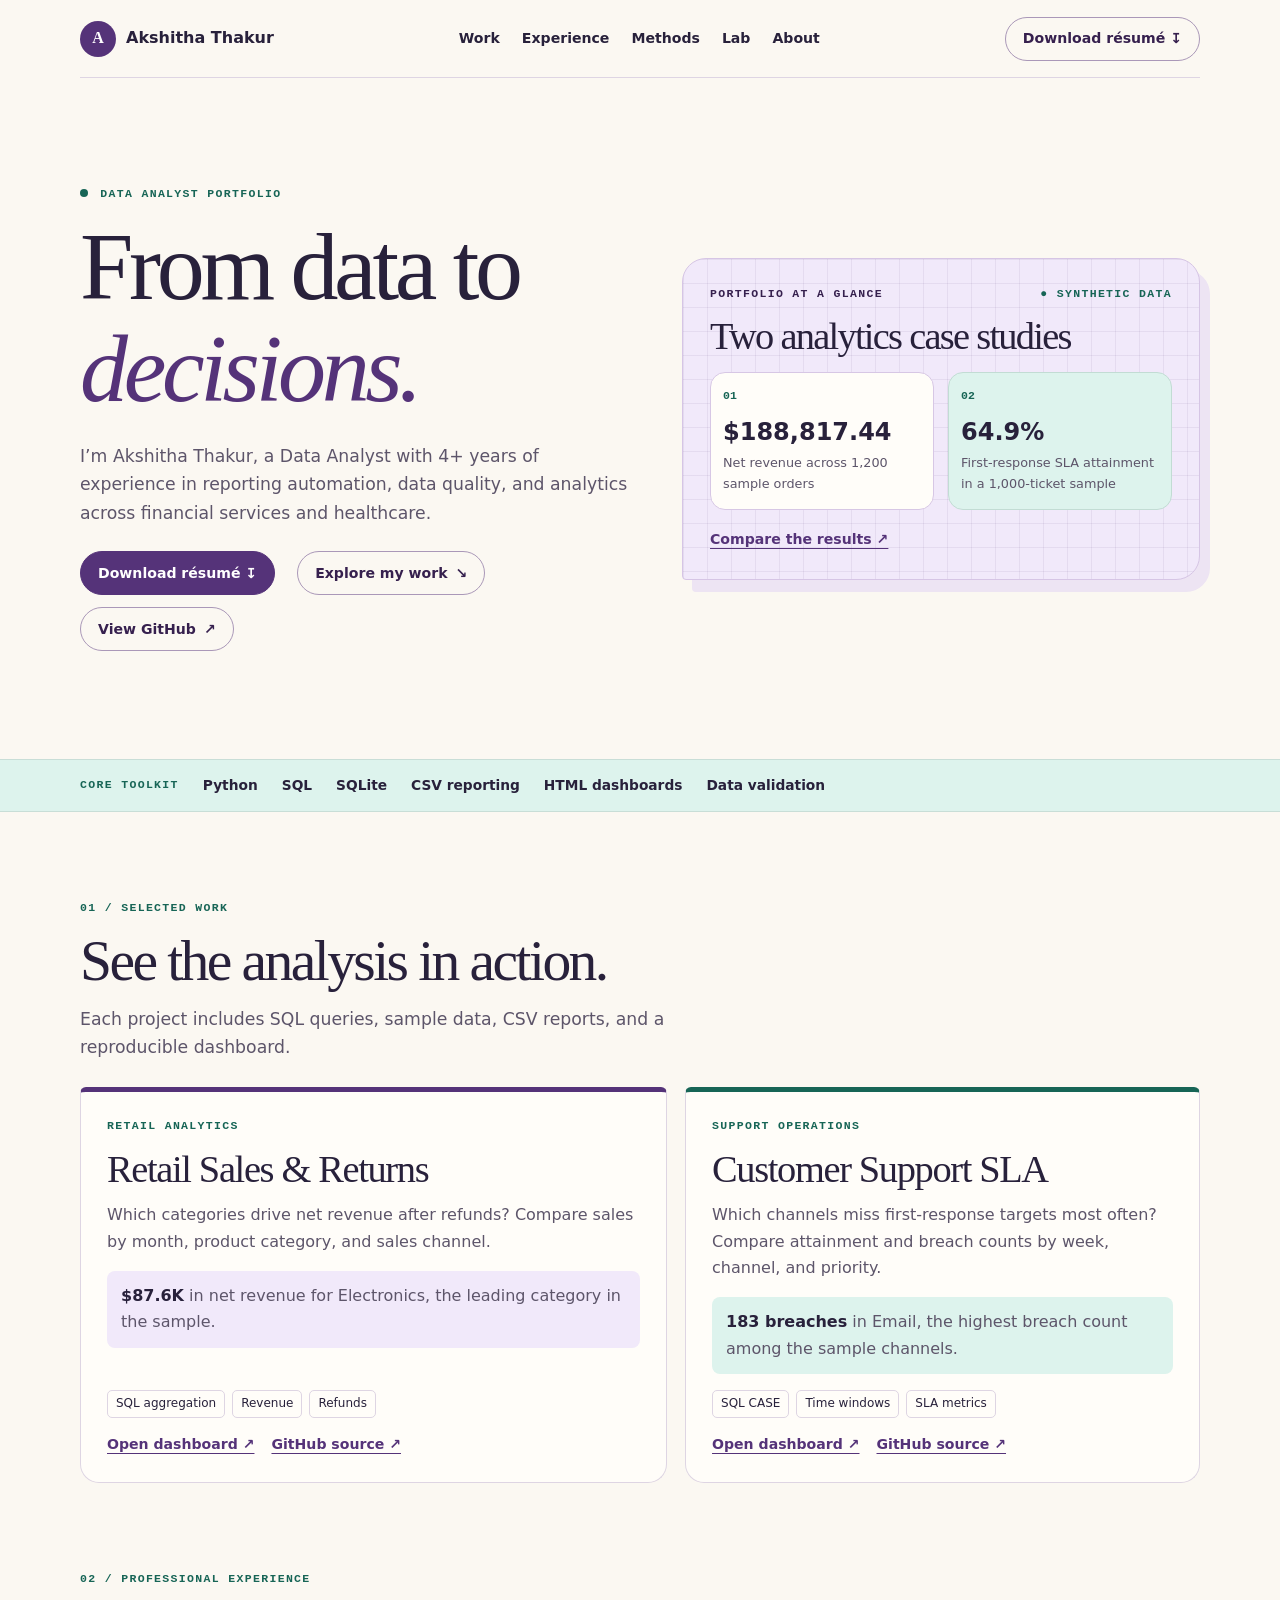
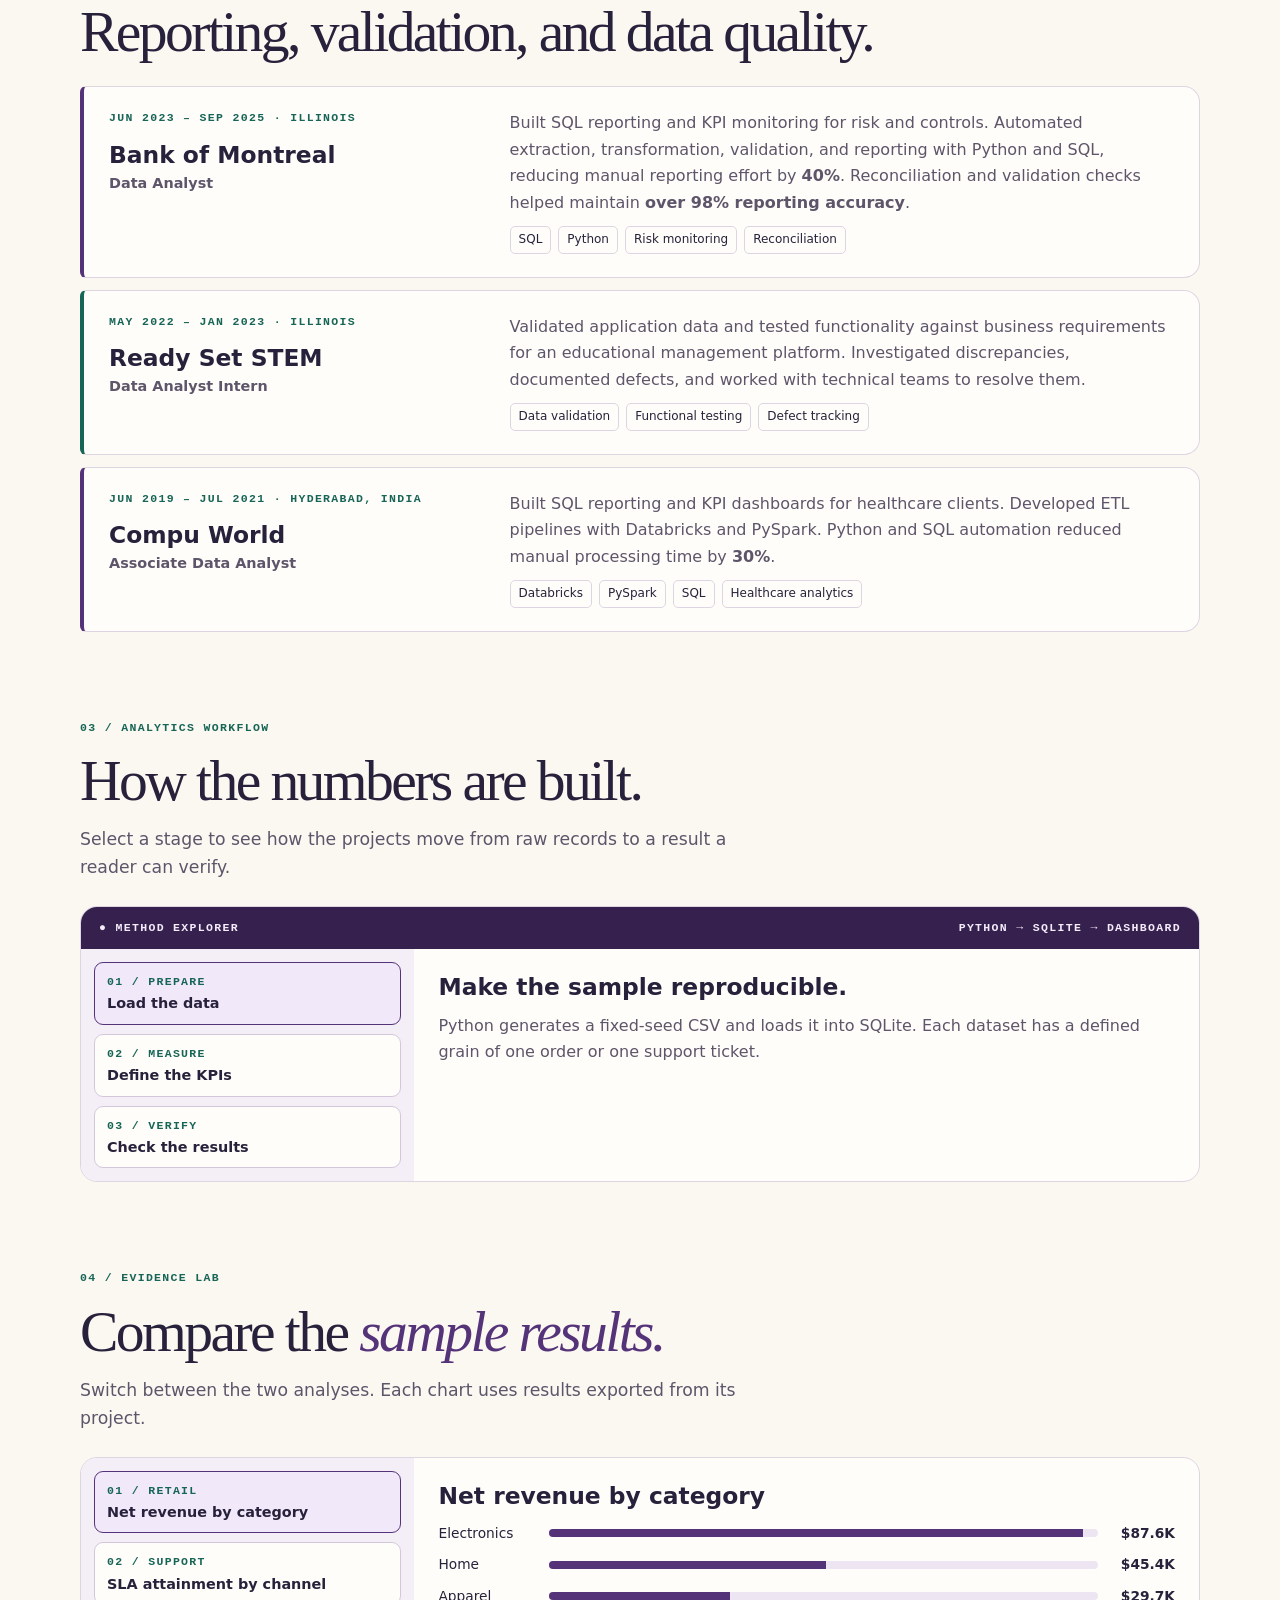
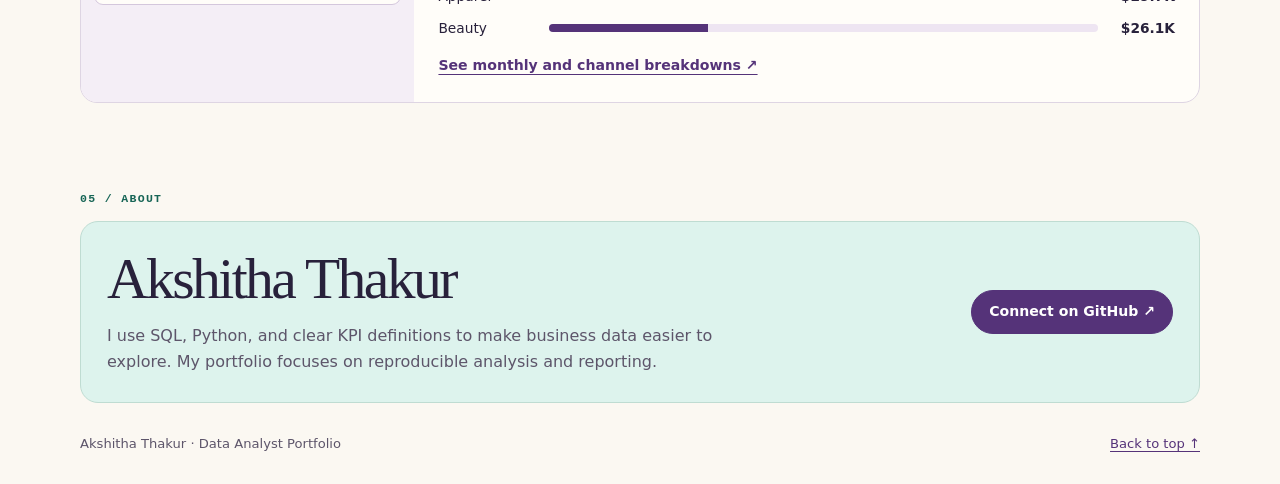
==== commit c34fa5a0: "Add Akshitha’s résumé and professional experience" ====
--- a/index.html
+++ b/index.html
@@ -3,25 +3,25 @@
 <head>
 <meta charset="utf-8">
 <meta name="viewport" content="width=device-width, initial-scale=1">
-<meta name="description" content="Akshitha’s Data Analyst portfolio. Explore reproducible retail and support operations case studies using Python, SQL, and SQLite.">
-<title>Akshitha | Data Analyst Portfolio</title>
-<link rel="stylesheet" href="style.css?v=plum-1">
+<meta name="description" content="Akshitha Thakur’s Data Analyst portfolio. Explore her experience in reporting automation, data quality, and analytics across financial services and healthcare.">
+<title>Akshitha Thakur | Data Analyst Portfolio</title>
+<link rel="stylesheet" href="style.css?v=experience-1">
 <script src="portfolio.js" defer></script>
 </head>
 <body>
 <a class="skip" href="#main">Skip to content</a>
 <header class="top wrap">
-  <a class="brand" href="#home"><span class="mark">A</span> Akshitha</a>
-  <nav aria-label="Main navigation"><a href="#projects">Work</a><a href="#methods">Methods</a><a href="#lab">Lab</a><a href="#about">About</a></nav>
-  <a class="button ask-link" href="https://github.com/akshithaprasadthak">View GitHub ↗</a>
+  <a class="brand" href="#home"><span class="mark">A</span> Akshitha Thakur</a>
+  <nav aria-label="Main navigation"><a href="#projects">Work</a><a href="#experience">Experience</a><a href="#methods">Methods</a><a href="#lab">Lab</a><a href="#about">About</a></nav>
+  <a class="button ask-link" href="Akshitha_Thakur_Data_Analyst_Resume.docx" download>Download résumé ↧</a>
 </header>
 <main id="main">
 <section class="hero wrap" id="home">
   <div>
     <p class="eyebrow"><span></span> DATA ANALYST PORTFOLIO</p>
     <h1>From data to <em>decisions.</em></h1>
-    <p class="lede">I’m Akshitha. Explore two case studies that use Python and SQL to measure retail performance and find where support teams miss first-response targets.</p>
-    <div class="actions"><a class="button primary" href="#projects">Explore my work <span aria-hidden="true">↘</span></a><a class="button" href="https://github.com/akshithaprasadthak">View GitHub <span aria-hidden="true">↗</span></a></div>
+    <p class="lede">I’m Akshitha Thakur, a Data Analyst with 4+ years of experience in reporting automation, data quality, and analytics across financial services and healthcare.</p>
+    <div class="actions"><a class="button primary" href="Akshitha_Thakur_Data_Analyst_Resume.docx" download>Download résumé ↧</a><a class="button" href="#projects">Explore my work <span aria-hidden="true">↘</span></a><a class="button" href="https://github.com/akshithaprasadthak">View GitHub <span aria-hidden="true">↗</span></a></div>
   </div>
   <aside class="flow" aria-label="Portfolio at a glance">
     <div class="flow-head"><span>PORTFOLIO AT A GLANCE</span><span class="signal">● SYNTHETIC DATA</span></div>
@@ -52,8 +52,27 @@
     </article>
   </div>
 </section>
+
+<section class="wrap section" id="experience">
+  <p class="eyebrow">02 / PROFESSIONAL EXPERIENCE</p>
+  <h2>Reporting, validation, and data quality.</h2>
+  <div class="experience-list">
+    <article class="experience-role">
+      <div><p class="eyebrow">JUN 2023 – SEP 2025 · ILLINOIS</p><h3>Bank of Montreal</h3><p class="role-label">Data Analyst</p></div>
+      <div><p>Built SQL reporting and KPI monitoring for risk and controls. Automated extraction, transformation, validation, and reporting with Python and SQL, reducing manual reporting effort by <strong>40%</strong>. Reconciliation and validation checks helped maintain <strong>over 98% reporting accuracy</strong>.</p><div class="tags"><span>SQL</span><span>Python</span><span>Risk monitoring</span><span>Reconciliation</span></div></div>
+    </article>
+    <article class="experience-role">
+      <div><p class="eyebrow">MAY 2022 – JAN 2023 · ILLINOIS</p><h3>Ready Set STEM</h3><p class="role-label">Data Analyst Intern</p></div>
+      <div><p>Validated application data and tested functionality against business requirements for an educational management platform. Investigated discrepancies, documented defects, and worked with technical teams to resolve them.</p><div class="tags"><span>Data validation</span><span>Functional testing</span><span>Defect tracking</span></div></div>
+    </article>
+    <article class="experience-role">
+      <div><p class="eyebrow">JUN 2019 – JUL 2021 · HYDERABAD, INDIA</p><h3>Compu World</h3><p class="role-label">Associate Data Analyst</p></div>
+      <div><p>Built SQL reporting and KPI dashboards for healthcare clients. Developed ETL pipelines with Databricks and PySpark. Python and SQL automation reduced manual processing time by <strong>30%</strong>.</p><div class="tags"><span>Databricks</span><span>PySpark</span><span>SQL</span><span>Healthcare analytics</span></div></div>
+    </article>
+  </div>
+</section>
 <section class="wrap section" id="methods">
-  <p class="eyebrow">02 / ANALYTICS WORKFLOW</p><h2>How the numbers are built.</h2>
+  <p class="eyebrow">03 / ANALYTICS WORKFLOW</p><h2>How the numbers are built.</h2>
   <p class="sub">Select a stage to see how the projects move from raw records to a result a reader can verify.</p>
   <div class="explorer architecture" data-explorer>
     <div class="console-head"><span>● METHOD EXPLORER</span><span>PYTHON → SQLITE → DASHBOARD</span></div>
@@ -70,7 +89,7 @@
   </div>
 </section>
 <section class="wrap section" id="lab">
-  <p class="eyebrow">03 / EVIDENCE LAB</p><h2>Compare the <em>sample results.</em></h2>
+  <p class="eyebrow">04 / EVIDENCE LAB</p><h2>Compare the <em>sample results.</em></h2>
   <p class="sub">Switch between the two analyses. Each chart uses results exported from its project.</p>
   <div class="explorer" data-explorer>
     <div class="explorer-controls" role="group" aria-label="Compare project results">
@@ -95,10 +114,10 @@
   </div>
 </section>
 <section class="wrap section" id="about">
-  <p class="eyebrow">04 / ABOUT</p>
-  <div class="contact"><div><h2>Akshitha</h2><p>I use SQL, Python, and clear KPI definitions to make business data easier to explore. My portfolio focuses on reproducible analysis and reporting.</p></div><a class="button primary" href="https://github.com/akshithaprasadthak">Connect on GitHub ↗</a></div>
+  <p class="eyebrow">05 / ABOUT</p>
+  <div class="contact"><div><h2>Akshitha Thakur</h2><p>I use SQL, Python, and clear KPI definitions to make business data easier to explore. My portfolio focuses on reproducible analysis and reporting.</p></div><a class="button primary" href="https://github.com/akshithaprasadthak">Connect on GitHub ↗</a></div>
 </section>
 </main>
-<footer class="wrap"><span>Akshitha · Data Analyst Portfolio</span><a href="#home">Back to top ↑</a></footer>
+<footer class="wrap"><span>Akshitha Thakur · Data Analyst Portfolio</span><a href="#home">Back to top ↑</a></footer>
 </body>
 </html>
--- a/style.css
+++ b/style.css
@@ -160,3 +160,11 @@
   .metric-bar { grid-template-columns: 5.3rem minmax(20px, 1fr) 3.5rem; gap: 6px; font-size: .75rem; }
 }
 @media (prefers-reduced-motion: reduce) { html { scroll-behavior: auto; } }
+
+.experience-list { display: grid; gap: 12px; margin-top: 24px; }
+.experience-role { display: grid; grid-template-columns: minmax(0, .86fr) minmax(0, 1.55fr); gap: 18px 32px; padding: 23px 25px; background: var(--surface); border: 1px solid var(--line); border-left: 4px solid var(--plum); border-radius: 6px 16px 16px 6px; }
+.experience-role:nth-child(even) { border-left-color: var(--teal); }
+.experience-role h3 { margin-bottom: 3px; }
+.experience-role p:not(.eyebrow) { color: var(--muted); margin-bottom: 10px; }
+.experience-role .role-label { font-size: .9rem; font-weight: 650; }
+@media (max-width: 640px) { .experience-role { grid-template-columns: 1fr; gap: 4px; padding: 18px; } }
